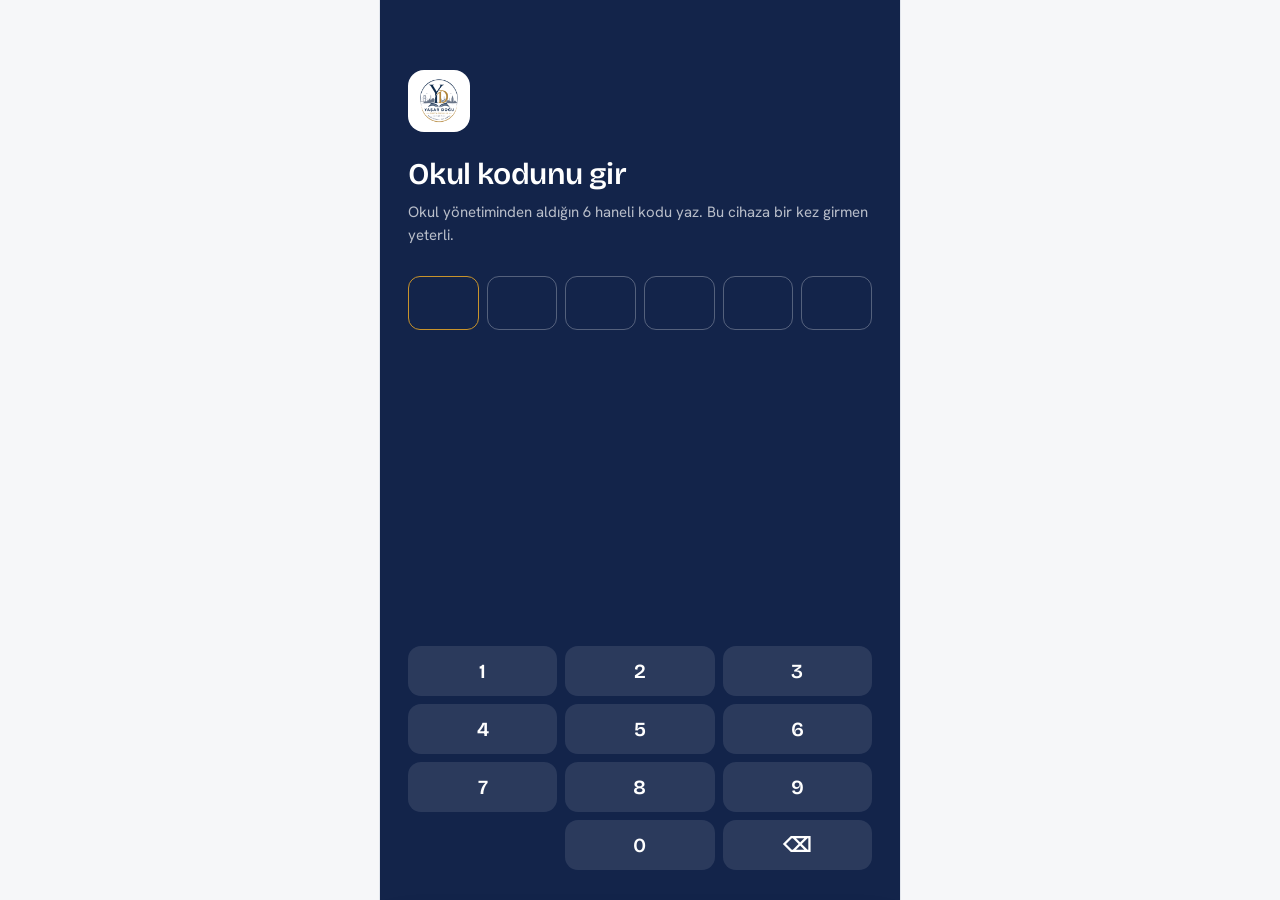
==== index.html @ 14d06efa "Add files via upload" ====
<!doctype html>
<html lang="tr"><head>
<meta charset="utf-8">
<meta name="viewport" content="width=device-width,initial-scale=1,viewport-fit=cover">
<meta name="theme-color" content="#13244A">
<meta name="apple-mobile-web-app-capable" content="yes">
<meta name="mobile-web-app-capable" content="yes">
<meta name="apple-mobile-web-app-status-bar-style" content="black-translucent">
<meta name="apple-mobile-web-app-title" content="Y. Doğu Öğretmen">
<meta name="robots" content="noindex,nofollow">
<title>Yaşar Doğu Öğretmen</title>
<link rel="manifest" href="manifest.webmanifest">
<link rel="apple-touch-icon" href="ikon/ikon-192.png">
<link rel="icon" href="ikon/ikon-192.png">
<link rel="stylesheet" href="app.css">
<style id="splcss">
#spl{position:fixed;inset:0;z-index:99999;display:flex;flex-direction:column;align-items:center;justify-content:center;gap:0;padding:24px;text-align:center;color:#fff;background:radial-gradient(120% 80% at 50% 25%,#1E3563 0,#13244A 55%,#0B1429 100%);font-family:system-ui,-apple-system,"Segoe UI",Roboto,sans-serif;transition:opacity .45s ease,visibility .45s}
#spl.bit{opacity:0;visibility:hidden;pointer-events:none}
#spl .lg{position:relative;width:132px;height:132px;display:flex;align-items:center;justify-content:center;animation:splN 2.6s ease-in-out infinite}
#spl .lg:before{content:"";position:absolute;inset:14px;border-radius:50%;background:#F3F5F9;box-shadow:0 0 0 6px rgba(255,255,255,.08),0 0 44px rgba(200,147,43,.28)}
#spl .lg img{position:relative;width:84px;height:84px;object-fit:contain}
#spl .rg{position:absolute;inset:0;width:100%;height:100%;animation:splD 1.15s linear infinite}
#spl .rg circle{fill:none;stroke-width:3;stroke-linecap:round}
#spl .rg .a{stroke:rgba(255,255,255,.12)}#spl .rg .b{stroke:#C8932B;stroke-dasharray:70 270}
#spl h1{margin:26px 0 0;font-size:24px;font-weight:650;letter-spacing:-.3px}
#spl p{margin:8px 0 0;font-size:16px;color:#C9D3EA;min-height:22px}
#spl small{margin-top:30px;font-size:12.5px;letter-spacing:.3px;color:#8E9CBA}
@keyframes splD{to{transform:rotate(360deg)}}
@keyframes splN{0%,100%{transform:scale(1)}50%{transform:scale(1.035)}}
@media(prefers-reduced-motion:reduce){#spl .lg{animation:none}#spl .rg{animation-duration:3s}}
</style>

</head><body>
<div id="spl" role="status" aria-live="polite" aria-label="Yükleniyor"><div class="lg"><svg class="rg" viewBox="0 0 132 132" aria-hidden="true"><circle class="a" cx="66" cy="66" r="62"/><circle class="b" cx="66" cy="66" r="62"/></svg><img src="ikon/logo.png" alt="" width="84" height="84"></div><h1>Yaşar Doğu Öğretmen</h1><p id="splh">Hoş geldiniz</p><small>Yükleniyor…</small></div>
<script src="acilis.js"></script>
<div class="phone" id="ph">
<div class="mini" id="mini"><b id="mb"></b><span id="ms"></span></div>
<div class="lock" id="lock"></div>
<div class="scr" id="scr"><div class="top" id="top"></div><div id="t0"></div><div id="t1" hidden></div><div id="t2" hidden></div><div id="t3" hidden></div></div>
<div class="shd" id="shd"></div><div class="sh" id="ns"></div><div class="sh" id="sh"></div>
<div class="dtd" id="dtd"></div><div class="dt" id="dt" role="dialog" aria-modal="true" aria-label="Ayrıntı"></div>
<nav><button type="button" data-t="0" class="on"><svg viewBox="0 0 24 24"><circle cx="12" cy="12" r="8.5"/><path d="M12 7.5V12l3 2"/></svg>Bugün</button><button type="button" data-t="1"><svg viewBox="0 0 24 24"><circle cx="12" cy="8" r="3.8"/><path d="M4.5 20c1-3.8 3.9-5.6 7.5-5.6s6.5 1.8 7.5 5.6"/></svg>Programım</button><button type="button" data-t="2" id="nvw" style="display:none"><svg viewBox="0 0 24 24"><rect x="3.5" y="5" width="17" height="15.5" rx="3"/><path d="M8 3v4M16 3v4M3.5 10h17"/></svg>Takvim</button><button type="button" data-t="3" id="nvp" style="display:none"><svg viewBox="0 0 24 24"><path d="M5 4h11v16H7a2 2 0 0 1-2-2z"/><path d="M16 8h3v10a2 2 0 0 1-2 2M8.5 8.5h4M8.5 12h4"/></svg>Pano</button></nav>
</div>
<noscript><p style="padding:24px;font:16px system-ui">Bu uygulama JavaScript gerektirir.</p></noscript>
<script src="config.js"></script>
<script src="app.js"></script>
</body></html>
---- app.css ----
@font-face{font-family:'Bricolage Grotesque';font-style:normal;font-weight:200 800;font-display:swap;src:url(fonts/bricolage-latin-ext.woff2) format('woff2');unicode-range:U+0100-02BA,U+02BD-02C5,U+02C7-02CC,U+02CE-02D7,U+02DD-02FF,U+0304,U+0308,U+0329,U+1D00-1DBF,U+1E00-1E9F,U+1EF2-1EFF,U+2020,U+20A0-20AB,U+20AD-20C0,U+2113,U+2C60-2C7F,U+A720-A7FF}
@font-face{font-family:'Bricolage Grotesque';font-style:normal;font-weight:200 800;font-display:swap;src:url(fonts/bricolage-latin.woff2) format('woff2');unicode-range:U+0000-00FF,U+0131,U+0152-0153,U+02BB-02BC,U+02C6,U+02DA,U+02DC,U+0304,U+0308,U+0329,U+2000-206F,U+20AC,U+2122,U+2191,U+2193,U+2212,U+2215,U+FEFF,U+FFFD}
@font-face{font-family:'Hanken Grotesk';font-style:normal;font-weight:200 800;font-display:swap;src:url(fonts/hanken-latin-ext.woff2) format('woff2');unicode-range:U+0100-02BA,U+02BD-02C5,U+02C7-02CC,U+02CE-02D7,U+02DD-02FF,U+0304,U+0308,U+0329,U+1D00-1DBF,U+1E00-1E9F,U+1EF2-1EFF,U+2020,U+20A0-20AB,U+20AD-20C0,U+2113,U+2C60-2C7F,U+A720-A7FF}
@font-face{font-family:'Hanken Grotesk';font-style:normal;font-weight:200 800;font-display:swap;src:url(fonts/hanken-latin.woff2) format('woff2');unicode-range:U+0000-00FF,U+0131,U+0152-0153,U+02BB-02BC,U+02C6,U+02DA,U+02DC,U+0304,U+0308,U+0329,U+2000-206F,U+20AC,U+2122,U+2191,U+2193,U+2212,U+2215,U+FEFF,U+FFFD}






:root{--ink:#13244A;--ink2:#1E3563;--paper:#F6F7F9;--surf:#FFFFFF;--tx:#121C33;--mut:#66728A;--line:#E2E6ED;--gold:#C8932B;--goldsoft:#F6EBCB;--teal:#2F8579;--onink:#FFFFFF;--fs:1}
@media(prefers-color-scheme:dark){:root:not([data-th=light]){--paper:#0B1429;--surf:#111C38;--tx:#E8EDF8;--mut:#8E9CBA;--line:#22305A;--goldsoft:#3A3014;--ink:#14264E}}
:root[data-th=dark]{--paper:#0B1429;--surf:#111C38;--tx:#E8EDF8;--mut:#8E9CBA;--line:#22305A;--goldsoft:#3A3014;--ink:#14264E}
:root[data-ac=mavi]{--gold:#3D8FE0;--goldsoft:#DCEBFB}:root[data-ac=yesil]{--gold:#2E9E73;--goldsoft:#D6F0E4}:root[data-ac=mor]{--gold:#7F62E0;--goldsoft:#E6DFFB}:root[data-ac=kirmizi]{--gold:#D8584A;--goldsoft:#FADEDA}
*{box-sizing:border-box;margin:0;-webkit-tap-highlight-color:transparent}
.scr{height:100%;overflow-y:auto;padding-bottom:96px;scroll-behavior:smooth}
.d{font-family:'Bricolage Grotesque','Hanken Grotesk',sans-serif}
.top{background:var(--ink);color:var(--onink);padding:14px 20px 26px;border-radius:0 0 28px 28px;position:relative}
.bar{display:flex;align-items:center;gap:10px}.who0{border:0;background:none;color:inherit;font:inherit;display:flex;align-items:center;gap:10px;padding:0;text-align:left;cursor:pointer;min-width:0;flex:1 1 auto}.who0 .nm{min-width:0}.who0 .nm b,.who0 .nm span{overflow:hidden;text-overflow:ellipsis;white-space:nowrap;display:block}.dtx .hf{display:block;font-style:normal;font-size:10.5px;opacity:.75;margin-top:1px}.bar .lg{flex:none;width:30px;height:30px;border-radius:50%;background:#fff;display:grid;place-items:center}.bar .lg img{width:26px;height:26px;object-fit:contain}
.bar b{font-size:14px;font-weight:600;letter-spacing:.1px}.bar span{display:block;font-size:11.5px;opacity:.7}.bar .r{margin-left:auto;display:flex;gap:6px;align-items:center}
.ib{border:0;background:rgba(255,255,255,.12);width:36px;height:36px;border-radius:50%;display:grid;place-items:center;cursor:pointer}.ib svg{width:19px;height:19px;stroke:#fff;fill:none;stroke-width:1.8;stroke-linecap:round}
.dtx{font-size:12.5px;opacity:.8;text-align:right;line-height:1.25}.dtx b{display:block;font-size:15px;font-weight:600;opacity:1}
.ey{margin-top:24px;font-size:15px;font-weight:600;color:var(--gold)}.ey.br{color:#79D1C3}
.big{font-size:84px;line-height:.95;font-weight:600;letter-spacing:-2.5px;font-variant-numeric:tabular-nums;margin-top:4px}.big small{font-size:28px;letter-spacing:0;font-weight:500;opacity:.8;margin-left:6px}
.cap{font-size:15px;opacity:.82;margin-top:8px}
.rule{position:relative;height:52px;margin-top:22px}
.rule i{position:absolute;top:8px;height:14px;border-radius:4px;background:rgba(255,255,255,.22)}.rule i.p{background:rgba(255,255,255,.78)}.rule i.n{background:var(--gold)}.rule i.m:not(.p):not(.n){background:rgba(255,255,255,.22);box-shadow:inset 0 0 0 1.5px var(--gold)}
.rule s{position:absolute;top:30px;font-size:10.5px;text-decoration:none;opacity:.6;transform:translateX(-50%);font-variant-numeric:tabular-nums}.rule u{position:absolute;top:24px;width:1px;height:5px;background:rgba(255,255,255,.35)}
.rule em{position:absolute;top:0;width:2px;height:30px;background:#fff;border-radius:2px;transform:translateX(-1px)}.rule em:after{content:attr(data-t);position:absolute;top:-17px;left:50%;transform:translateX(-50%);font-style:normal;font-size:11px;font-weight:700;background:#fff;color:var(--ink);padding:1px 6px;border-radius:6px;white-space:nowrap}
.nx{margin-top:4px;font-size:14px;opacity:.85}
.hero2 .t{font-size:30px;line-height:1.12;font-weight:600;letter-spacing:-.6px;margin-top:8px}
.sec{padding:0 20px;margin-top:30px}.sec h2{font-family:'Bricolage Grotesque';font-size:19px;font-weight:600;letter-spacing:-.2px;display:flex;align-items:baseline;gap:8px}.sec h2 span{font-family:'Hanken Grotesk';font-size:13px;font-weight:500;color:var(--mut);margin-left:auto}
.pano{display:flex;overflow-x:auto;scroll-snap-type:x mandatory;gap:0;margin:12px -20px 0;padding:0 20px;scrollbar-width:none}.pano::-webkit-scrollbar{display:none}
.ps{flex:0 0 100%;scroll-snap-align:start;border-left:3px solid var(--c,var(--gold));padding:2px 0 2px 16px;min-height:104px;margin-right:0}.ps p{font-size:12.5px;color:var(--mut);font-weight:600}.ps div{font-family:'Bricolage Grotesque';font-size:23px;line-height:1.2;font-weight:560;letter-spacing:-.3px;margin-top:6px}.ps span{display:block;font-size:14px;color:var(--mut);margin-top:8px;line-height:1.4}
.seg{display:flex;gap:5px;margin-top:12px}.seg i{height:3px;flex:1;border-radius:3px;background:var(--line)}.seg i.on{background:var(--gold)}
.rows{margin-top:6px}.rw{display:flex;gap:12px;align-items:baseline;padding:14px 0;border-bottom:1px solid var(--line)}.rw:last-child{border:0}.rw .a{flex:1;min-width:0}.rw b{font-size:16px;font-weight:650;display:block}.rw span.s{font-size:14px;color:var(--mut);line-height:1.4;display:block;margin-top:2px}.rw .z{font-size:13px;color:var(--mut);white-space:nowrap}.rw .z.g{color:var(--goldt);font-weight:700}
.dot{display:inline-block;width:7px;height:7px;border-radius:50%;background:var(--gold);margin-left:7px;vertical-align:1px}
.flow{position:relative;margin-top:10px;padding-left:58px}.rail{position:absolute;left:46px;top:6px;bottom:6px;width:2px;background:var(--line);border-radius:2px}.rail i{position:absolute;left:0;top:0;width:100%;background:var(--gold);border-radius:2px}
.cur{position:absolute;left:40px;width:14px;height:14px;margin-top:-7px;border-radius:50%;background:var(--gold);box-shadow:0 0 0 4px var(--paper);z-index:2}
.fr{position:relative;padding:10px 12px 10px 0;display:flex;align-items:baseline;gap:10px}.fr .tm{position:absolute;left:-58px;width:34px;text-align:right;font-size:12.5px;color:var(--mut);font-variant-numeric:tabular-nums;top:12px}
.fr.l{min-height:50px}.fr.l b{font-family:'Bricolage Grotesque';font-size:17px;font-weight:600}.fr .c2{margin-left:auto;font-size:14px;color:var(--mut)}
.fr.k{padding:2px 0 2px 0;min-height:24px}.fr.k b{font-size:12.5px;font-weight:500;color:var(--mut)}.fr.k .tm{top:4px;opacity:.7}
.fr.past{opacity:.5}.fr.now{background:var(--goldsoft);border-radius:12px;margin-left:-8px;padding-left:8px}.fr.now .tm{left:-50px}.fr.now b{color:var(--tx)}.fr.my .c2{color:var(--tx);font-weight:700}.fr.dim b{color:var(--mut);font-weight:500}.fr .nb{font-size:13px;font-weight:700;color:var(--goldt)}
.wk{display:flex;justify-content:space-between;margin-top:18px}.wk div{width:19%;text-align:center;padding:8px 0 10px;border-radius:14px;font-size:12.5px;color:rgba(255,255,255,.7);position:relative}.wk div b{display:block;font-family:'Bricolage Grotesque';font-size:21px;color:#fff;margin-top:3px;font-weight:600}.wk div.on{background:rgba(255,255,255,.14)}.wk div.h:after{content:"";position:absolute;bottom:3px;left:50%;margin-left:-2.5px;width:5px;height:5px;border-radius:50%;background:var(--gold)}
.tabs{display:flex;gap:22px;margin-top:22px;font-size:15px}.tabs button{border:0;background:none;color:rgba(255,255,255,.62);font:inherit;font-weight:600;padding:0 0 8px;cursor:pointer;border-bottom:2.5px solid transparent}.tabs button.on{color:#fff;border-color:var(--gold)}.tabs button{position:relative}.tabs button::after{content:"";position:absolute;left:-10px;right:-10px;top:-10px;bottom:-4px}/* 0.7.5: görünmez dokunma alanı (Ay düğmesi 17 px idi) */
.rot{margin-top:14px;border-left:3px solid var(--gold);padding:2px 0 2px 16px}.rot p{font-size:13px;color:var(--mut);font-weight:600}.rot .cp{display:flex;align-items:center;gap:12px;margin-top:8px;flex-wrap:wrap}.rot .cp div{font-family:'Bricolage Grotesque';font-size:21px;font-weight:600;letter-spacing:-.3px;line-height:1.15}.rot .cp div small{display:block;font-family:'Hanken Grotesk';font-size:13px;color:var(--mut);font-weight:500;letter-spacing:0;margin-top:2px}.rot .cp div.o{color:var(--mut);}.rot .cp svg{width:22px;height:22px;stroke:var(--gold);fill:none;stroke-width:2;stroke-linecap:round;stroke-linejoin:round}
.lk{border:0;background:none;color:var(--goldt);font:inherit;font-weight:700;font-size:14px;padding:6px 0 0;cursor:pointer}
.empty{padding:44px 20px 0;color:var(--mut);font-size:15px;line-height:1.5}.empty b{display:block;color:var(--tx);font-family:'Bricolage Grotesque';font-size:20px;font-weight:600;margin-bottom:6px}
nav{position:absolute;left:0;right:0;bottom:0;display:flex;background:color-mix(in srgb,var(--paper) 90%,transparent);backdrop-filter:blur(14px);-webkit-backdrop-filter:blur(14px);border-top:1px solid var(--line);padding:6px 16px 20px}
nav button{flex:1;border:0;background:none;font:inherit;display:flex;flex-direction:column;align-items:center;gap:3px;color:var(--mut);font-size:12px;font-weight:600;padding:8px 0 4px;cursor:pointer;position:relative}nav button svg{width:24px;height:24px;stroke:currentColor;fill:none;stroke-width:1.7;stroke-linecap:round;stroke-linejoin:round}nav button.on{color:var(--tx)}nav button.on:before{content:"";position:absolute;top:-7px;width:26px;height:3px;border-radius:3px;background:var(--gold)}
.mini{position:absolute;left:0;right:0;top:0;z-index:15;background:var(--ink);color:#fff;padding:10px 20px;display:flex;align-items:baseline;gap:10px;transform:translateY(-110%);transition:transform .25s}.mini.on{transform:none}.mini b{font-family:'Bricolage Grotesque';font-size:22px;font-weight:600;font-variant-numeric:tabular-nums}.mini span{font-size:13px;opacity:.8}
.shd{position:absolute;inset:0;background:rgba(8,16,34,.5);opacity:0;pointer-events:none;transition:.25s;z-index:20}.shd.on{opacity:1;pointer-events:auto}
.sh{position:absolute;left:0;right:0;bottom:0;background:var(--surf);border-radius:26px 26px 0 0;padding:10px 20px 28px;transform:translateY(105%);transition:.3s cubic-bezier(.2,.8,.2,1);z-index:21;max-height:90%;overflow:auto}.sh.on{transform:none}
.sh:before{content:"";display:block;width:40px;height:4px;border-radius:4px;background:var(--line);margin:0 auto 14px}.sh h3{font-family:'Bricolage Grotesque';font-size:21px;margin-bottom:4px}.sh h4{font-size:13px;color:var(--mut);margin:18px 0 8px;font-weight:600}
.opts{display:flex;gap:8px}.opts button{flex:1;border:1.5px solid var(--line);background:none;color:var(--tx);font:inherit;font-size:14px;font-weight:650;padding:11px 0;border-radius:12px;cursor:pointer}.opts button.on{border-color:var(--gold);background:var(--goldsoft)}
.sw2{display:flex;gap:14px}.sw2 button{width:34px;height:34px;border-radius:50%;border:3px solid var(--surf);box-shadow:0 0 0 1.5px var(--line);cursor:pointer}.sw2 button.on{box-shadow:0 0 0 2.5px var(--tx)}
.tg{display:flex;align-items:center;justify-content:space-between;padding:10px 0;font-size:15px;border-bottom:1px solid var(--line)}.tg:last-of-type{border:0}.tg i{width:44px;height:26px;border-radius:13px;background:var(--line);position:relative;transition:.2s;flex:none}.tg i:after{content:"";position:absolute;top:3px;left:3px;width:20px;height:20px;border-radius:50%;background:#fff;transition:.2s;box-shadow:0 1px 3px rgba(0,0,0,.25)}.tg.on i{background:var(--teal)}.tg.on i:after{left:21px}
.fin{width:100%;margin-top:16px;border:0;background:var(--ink);color:#fff;font:inherit;font-weight:700;font-size:16px;padding:14px;border-radius:14px;cursor:pointer}
.who{display:flex;align-items:center;gap:10px;margin-top:22px}.who .av{width:40px;height:40px;border-radius:50%;background:var(--gold);color:#fff;display:grid;place-items:center;font-weight:700;font-family:'Bricolage Grotesque'}.who b{display:block;font-size:16px}.who span{font-size:13px;opacity:.75}.who button{margin-left:auto;border:1px solid rgba(255,255,255,.35);background:none;color:#fff;border-radius:99px;font:inherit;font-size:13px;padding:5px 12px;cursor:pointer}
.chips{display:flex;gap:8px;margin-top:18px}.chips button{border:1.5px solid rgba(255,255,255,.3);background:none;color:rgba(255,255,255,.85);font:inherit;font-size:13.5px;font-weight:600;padding:6px 14px;border-radius:99px;cursor:pointer}.chips button.on{background:#fff;color:var(--ink);border-color:#fff}
.lg2{display:grid;grid-template-columns:1fr 1fr;gap:10px;margin-top:12px}.lg2 a{display:block;text-decoration:none;color:var(--tx);border:1.5px solid var(--line);border-radius:14px;padding:12px 14px;background:var(--surf)}.lg2 a b{font-family:'Bricolage Grotesque';font-size:17px;font-weight:600;display:block}.lg2 a span{font-size:12.5px;color:var(--mut)}
.nw{display:block;text-decoration:none;color:inherit;padding:16px 0;border-bottom:1px solid var(--line)}.nw:last-child{border:0}.nw p{font-size:12.5px;font-weight:700;color:var(--goldt)}.nw p.e{color:var(--teal)}.nw div{font-family:'Bricolage Grotesque';font-size:20px;line-height:1.2;font-weight:600;letter-spacing:-.3px;margin-top:5px}.nw span.s{display:block;font-size:14.5px;color:var(--mut);line-height:1.4;margin-top:6px}
.nw footer{display:flex;align-items:center;gap:8px;margin-top:10px;font-size:12.5px;color:var(--mut)}.nw footer svg{width:14px;height:14px;stroke:currentColor;fill:none;stroke-width:2;stroke-linecap:round;stroke-linejoin:round;margin-left:auto}.nw footer em{font-style:normal;color:var(--tx);font-weight:650}
.tz{font-family:'Bricolage Grotesque';font-size:32px;font-weight:600;letter-spacing:-.8px;margin-top:22px}.tzs{font-size:15px;opacity:.8;margin-top:4px}
@media(prefers-reduced-motion:reduce){*{transition:none!important;scroll-behavior:auto!important}}
:focus-visible{outline:2px solid var(--gold);outline-offset:2px}

.ptabs{display:flex;gap:4px;margin-top:18px;background:rgba(255,255,255,.1);border-radius:12px;padding:3px}
.ptabs button{flex:1;border:0;background:none;color:rgba(255,255,255,.7);font:inherit;font-size:13.5px;font-weight:600;padding:8px 0;border-radius:9px;cursor:pointer}
.ptabs button.on{background:#fff;color:var(--ink)}
.stamp{display:flex;align-items:center;gap:8px;font-size:12.5px;color:var(--mut);margin-top:14px}.stamp i{width:7px;height:7px;border-radius:50%;background:var(--teal)}
.tt{display:grid;grid-template-columns:34px repeat(5,1fr);gap:4px;margin-top:12px}
.tt>div{min-height:42px;border-radius:9px;display:flex;flex-direction:column;align-items:center;justify-content:center;font-size:13px;font-weight:650;color:var(--tx);background:var(--surf);border:1px solid var(--line);position:relative}
.tt>.hd{background:none;border:0;min-height:30px;font-size:12px;color:var(--mut);font-weight:600}.tt>.hd.on{color:var(--tx)}.tt>.hd.on b{color:var(--gold)}
.tt>.hd b{font-family:'Bricolage Grotesque';font-size:15px;color:var(--tx)}
.tt>.no{background:none;border:0;font-size:12px;color:var(--mut);font-weight:600}
.tt>.em{background:none;border:1px dashed var(--line);color:var(--mut);font-weight:500}
.tt>.cv{border-color:var(--teal);color:var(--teal)}.tt>.cv small,.tt>.nw2 small{font-size:9.5px;font-weight:600;margin-top:1px}
.tt>.nw2{border-color:var(--gold);background:var(--goldsoft);color:#6b4a0c}
.tt>.td{background:#FBF6E8}
.tt>.nowc{background:var(--ink);color:#fff;border-color:var(--ink)}
.lgd{display:flex;gap:14px;flex-wrap:wrap;margin-top:12px;font-size:12px;color:var(--mut)}.lgd span{display:flex;align-items:center;gap:6px}.lgd i{width:10px;height:10px;border-radius:3px;display:inline-block}
.stat{display:flex;gap:10px;margin-top:14px}.stat div{flex:1;background:var(--surf);border:1px solid var(--line);border-radius:14px;padding:12px 14px}.stat b{display:block;font-family:'Bricolage Grotesque';font-size:24px;font-weight:600}.stat span{font-size:12.5px;color:var(--mut)}
.lock{position:absolute;inset:0;z-index:40;background:var(--ink);color:#fff;display:none;flex-direction:column;padding:70px 28px 30px}.lock.on{display:flex}
.lock img{width:62px;height:62px;border-radius:16px;background:#fff;padding:8px;object-fit:contain}
.lock h1{font-family:'Bricolage Grotesque';font-size:30px;font-weight:600;margin-top:26px;letter-spacing:-.6px;line-height:1.1}
.lock p{color:rgba(255,255,255,.7);font-size:15px;line-height:1.5;margin-top:10px}
.cod{display:flex;gap:8px;margin-top:30px}.cod i{flex:1;height:54px;border-radius:12px;border:1.5px solid rgba(255,255,255,.28);display:flex;align-items:center;justify-content:center;font-family:'Bricolage Grotesque';font-size:24px;font-weight:600;font-style:normal}.cod i.f{border-color:var(--gold)}
.kp{display:grid;grid-template-columns:repeat(3,1fr);gap:8px;margin-top:auto}.kp button{height:50px;border-radius:13px;border:0;background:rgba(255,255,255,.1);color:#fff;font:600 20px 'Bricolage Grotesque';cursor:pointer}
.lock .er{color:#ffb4a8;font-size:13.5px;margin-top:12px;min-height:18px}
.fin2{display:block;width:100%;border:0;background:none;color:#B3392C;font:inherit;font-weight:600;padding:12px 0 0;text-align:left;cursor:pointer}
.kv{display:flex;justify-content:space-between;padding:10px 0;border-bottom:1px solid var(--line);font-size:14.5px}.kv span{color:var(--mut)}

textarea#nt{width:100%;min-height:96px;border:1px solid var(--line);border-radius:14px;padding:12px 14px;font:inherit;font-size:15.5px;color:var(--tx);background:var(--paper);resize:none;margin-top:12px}
.dtr{display:flex;gap:8px}.dtr input{flex:1;min-width:0;border:1px solid var(--line);border-radius:12px;padding:11px 12px;font:inherit;font-size:15px;color:var(--tx);background:var(--paper)}
.fin3{display:block;width:100%;margin-top:10px;border:1.5px solid var(--ink);background:none;color:var(--ink);font:inherit;font-weight:650;padding:13px 0;border-radius:14px;cursor:pointer}
.tt>.hn::after{content:"";position:absolute;top:5px;right:5px;width:6px;height:6px;border-radius:50%;background:var(--gold)}
.tt>div[data-c]{cursor:pointer}
.nerr{color:#B3392C;font-size:13px;min-height:16px;margin-top:6px}
.addn{display:block;width:100%;margin-top:14px;border:1.5px dashed var(--line);background:none;color:var(--tx);font:inherit;font-weight:650;padding:13px 0;border-radius:14px;cursor:pointer}
.ptabs button{font-size:13px}

.top{background-image:radial-gradient(110% 70% at 100% 0,rgba(200,147,43,.17),transparent 62%)}
.hr{display:flex;align-items:center;gap:20px;margin:20px 0 22px}
.ring{position:relative;width:170px;height:170px;flex:none}
.ring svg{width:100%;height:100%;transform:rotate(-90deg)}
.ring .tr{fill:none;stroke:rgba(255,255,255,.12);stroke-width:9}
.ring .pg{fill:none;stroke:var(--gold);stroke-width:9;stroke-linecap:round}
.ring.br .pg{stroke:#5CC4B5}
.rc{position:absolute;inset:0;display:flex;flex-direction:column;align-items:center;justify-content:center}
.rc b{font-size:40px;font-weight:600;letter-spacing:-1.2px;color:#fff;font-variant-numeric:tabular-nums;line-height:1}
.rc span{font-size:12px;color:rgba(255,255,255,.6);margin-top:6px}
.hs{min-width:0}.hs .ey{margin:0;font-size:15px}.hs .cap{font-size:14.5px;margin-top:6px}.hs .nx{margin-top:14px;font-size:14px}
@media (prefers-reduced-motion:reduce){*{transition:none!important;animation:none!important}}

.pano{margin:12px 0 0;padding:0;scroll-padding-left:0}
.ps{border-left-width:3px}
#t1>.stamp,#t1>.tt,#t1>.lgd,#t1>.stat,#t1>.addn,#t1>.nerr,#t1>.lk{margin-left:20px;margin-right:20px}
#t1>.addn{width:auto}
nav{z-index:30}.scr{isolation:isolate}
#t1>.tt{margin-top:12px}
@keyframes sL{from{transform:translateX(26px);opacity:.2}to{transform:none;opacity:1}}
@keyframes sR{from{transform:translateX(-26px);opacity:.2}to{transform:none;opacity:1}}
.sL>div:not(.top):not(.lock){animation:sL .2s ease-out}.sR>div:not(.top):not(.lock){animation:sR .2s ease-out}

.skyc{position:relative;height:226px;border-radius:20px;overflow:hidden;margin:16px 0 4px}
/* Gökyüzü */
.skyc .sk{position:absolute;inset:0;overflow:hidden;color:#fff;}
.skyc .sk-bg{position:absolute;inset:0;}
.skyc .sk-stars{position:absolute;inset:0;}
.skyc .sk-stars i{position:absolute;border-radius:50%;background:#fff;opacity:var(--o);}
.skyc .sk-clouds{position:absolute;inset:0;animation:skDrift 70s ease-in-out infinite alternate;}
.skyc .sk-clouds b{position:absolute;border-radius:50%;background:var(--cc,#fff);}
@keyframes skDrift{from{transform:translateX(-16px);}to{transform:translateX(16px);}}
.skyc .sk-arcsvg{position:absolute;inset:0;width:100%;height:100%;}
.skyc .sk-sun{position:absolute;width:0;height:0;}
.skyc .sk-sun span{position:absolute;left:-13px;top:-13px;width:26px;height:26px;border-radius:50%;background:var(--core,#ffd27a);}
.skyc .sk-sun b{position:absolute;left:0;top:0;border-radius:50%;transform:translate(-50%,-50%);animation:skPulse 6s ease-in-out infinite;animation-delay:var(--pd,0s);}
.skyc .sk-sun .g1{width:60px;height:60px;background:var(--g1);}
.skyc .sk-sun .g2{width:94px;height:94px;background:var(--g2);}
@keyframes skPulse{0%,100%{transform:translate(-50%,-50%) scale(1);}50%{transform:translate(-50%,-50%) scale(1.08);}}
.skyc .sk-moon{position:absolute;width:40px;height:40px;transform:translate(-50%,-50%);}
.skyc .sk-tag{position:absolute;left:44px;top:14px;font-size:11px;letter-spacing:1.4px;font-weight:700;opacity:.88;text-transform:uppercase;text-shadow:0 1px 6px rgba(0,0,0,.3);}
.skyc .sk-txt{position:absolute;left:44px;top:40px;max-width:calc(26% - 10px);min-width:230px;text-shadow:0 1px 10px rgba(0,0,0,.3);}
.skyc .sk-g{font-size:34px;font-weight:700;line-height:1.1;}
.skyc .sk-s{font-size:14px;font-weight:500;line-height:1.4;margin-top:6px;opacity:.96;white-space:pre-line;}
.skyc .sk-clk{position:absolute;right:40px;top:26px;text-align:right;text-shadow:0 1px 12px rgba(0,0,0,.32);}
.skyc .sk-t{font-size:78px;font-weight:700;letter-spacing:1px;line-height:1;font-variant-numeric:tabular-nums;}
.skyc .sk-d{font-size:14px;letter-spacing:1.5px;font-weight:600;opacity:.94;margin-top:8px;text-transform:uppercase;}
.skyc .sk-inf{position:absolute;left:44px;bottom:10px;font-size:11.5px;font-weight:600;letter-spacing:.4px;opacity:.92;text-shadow:0 1px 6px rgba(0,0,0,.4);display:flex;align-items:center;gap:12px;}
.skyc .sk-inf span{display:inline-flex;align-items:center;gap:5px;}
.skyc .sk-inf svg{width:14px;height:14px;}


.skyc .sk-tag{left:38px;top:9px;font-size:9.5px;}
.skyc .sk-txt{left:0;right:0;top:0;bottom:0;max-width:none;min-width:0;pointer-events:none;}
.skyc .sk-g{position:absolute;left:38px;top:27px;font-size:21px;white-space:nowrap;} .skyc .sk-s{position:absolute;left:38px;right:38px;top:88px;margin:0;font-size:11px;line-height:1.3;}
.skyc .sk-clk{right:36px;top:22px;} .skyc .sk-t{font-size:44px;} .skyc .sk-d{font-size:10px;letter-spacing:1px;margin-top:5px;}
.skyc .sk-inf{left:38px;bottom:8px;font-size:10px;gap:8px;}
.skyc .sk-clouds{inset:auto 0 0 0;height:46%;animation-play-state:running}.skyc .sk-hz{stroke:rgba(255,255,255,.28)}.skyc .sk-inf{bottom:10px}.skyc .sk-g{font-size:24px}.skyc .sk-s{top:84px}
.skyc .sk-hz{stroke:rgba(255,255,255,.3)}

.note{margin:18px 20px 0;padding:14px 16px;border-radius:14px;background:var(--surf);border:1px solid var(--line);font-size:14.5px;line-height:1.45;color:var(--mut)}
.note b{color:var(--tx);display:block;font-size:15.5px;margin-bottom:2px}
.note.warn{background:var(--goldsoft);border-color:transparent;color:var(--tx)}
.dy{margin-top:10px;padding:14px 16px;border-radius:14px;background:var(--surf);border:1px solid var(--line)}
.dy.bugun{border-color:var(--gold);box-shadow:inset 3px 0 0 var(--gold)}
.dyu{display:flex;gap:8px;align-items:center;font-size:12.5px;margin-bottom:4px}
.dyu .tr{font-weight:700;color:var(--teal);text-transform:uppercase;letter-spacing:.4px;font-size:11.5px}
.dyu .zm{color:var(--mut);margin-left:auto}
.dy b{display:block;font-size:16px;font-weight:650}
.dy p{margin-top:4px;font-size:14.5px;line-height:1.45;color:var(--mut);white-space:pre-line;overflow-wrap:anywhere}
.dy .dl{display:flex;align-items:center;justify-content:space-between;gap:10px;margin-top:10px;padding:11px 14px;border-radius:12px;background:var(--ink);color:#fff;text-decoration:none;font-weight:650;font-size:14.5px}
.dy .dl small{font-weight:500;opacity:.75;font-size:12.5px;overflow:hidden;text-overflow:ellipsis;white-space:nowrap;min-width:0}
*{box-sizing:border-box;margin:0;padding:0}
html,body{height:100%}
body{font-family:'Hanken Grotesk',system-ui,sans-serif;background:var(--paper);color:var(--tx);-webkit-text-size-adjust:100%;overscroll-behavior:none}
.phone{position:fixed;inset:0;margin:0 auto;max-width:520px;background:var(--paper);overflow:hidden}
@media(min-width:560px){.phone{box-shadow:0 0 0 1px var(--line)}}
button{font-family:inherit}
[hidden]{display:none!important}
.dy .dl{display:flex;align-items:baseline;gap:8px;margin-top:10px;color:var(--goldt);font-weight:700;font-size:14px;text-decoration:none}.dy .dl small{font-weight:500;color:var(--mut);font-size:12.5px}
.sky-wrap{margin:0}
.rule i.pa{background:rgba(255,255,255,.4)}
.top.dark0{background:var(--ink)}
.lock .geri{align-self:flex-start;border:0;background:none;color:rgba(255,255,255,.75);font:inherit;font-size:14px;margin-top:12px;cursor:pointer;padding:6px 0}
.lock.busy .cod{opacity:.5}
.lock p.sub{color:rgba(255,255,255,.7);font-size:15px;line-height:1.5;margin-top:10px}
.noscr{padding:20px}
.shd{z-index:34}.sh{z-index:35;padding-bottom:calc(28px + env(safe-area-inset-bottom))}
nav{padding-bottom:calc(20px + env(safe-area-inset-bottom))}
.stamp button{margin-left:auto;border:0;background:none;color:var(--goldt);font:inherit;font-weight:700;font-size:12.5px;padding:4px 0 4px 10px;cursor:pointer}
.rw.me b::after{content:" · sen";color:var(--goldt);font-weight:600;font-size:12px}
#t0>.stamp,#t2>.stamp,#t3>.stamp{margin-left:20px;margin-right:20px}
.stamp span{min-width:0;overflow:hidden;text-overflow:ellipsis;white-space:nowrap}

.hcar{margin:14px 0 0}
.hcar .sl{min-height:226px;display:flex;flex-direction:column;justify-content:center;position:relative}
.hcar .sl.one{min-height:0}
.hcar .sl>.hr,.hcar .sl>.hn{margin:0}
.hn{display:flex;align-items:center;gap:20px}
.hcar .sl>.skyc{margin:0;height:226px}
.hcar .sl.fx{animation:hfx .38s ease-out}
@keyframes hfx{from{opacity:0;transform:translateX(16px)}to{opacity:1;transform:none}}
.hsl{border-left:3px solid var(--c,var(--gold));padding:6px 0 6px 18px;margin:8px 0;position:relative}
.hsl .ey2{font-size:13px;font-weight:700;letter-spacing:.6px;text-transform:uppercase;color:var(--c,var(--gold))}
.hsl .ttl{font-size:30px;line-height:1.14;font-weight:600;letter-spacing:-.6px;margin-top:10px;color:#fff}
.hsl .cap{font-size:15px;opacity:.85;margin-top:10px;line-height:1.4}
.hct{display:flex;align-items:center;gap:6px;margin-top:12px}
.hct .hb{flex:none;width:36px;height:36px;border-radius:50%;border:0;background:rgba(255,255,255,.1);color:#fff;display:grid;place-items:center;cursor:pointer;padding:0}
.hct .hb svg{width:18px;height:18px;fill:none;stroke:currentColor;stroke-width:2.4;stroke-linecap:round;stroke-linejoin:round}
.hct .hb.hx{margin-left:auto;background:rgba(255,255,255,.16)}
.hct .hd{flex:1;display:flex;justify-content:center;gap:2px}
.hct .hd i{position:relative;width:22px;height:30px;display:block;cursor:pointer}
.hct .hd i::before{content:"";position:absolute;left:5px;right:5px;top:13px;height:4px;border-radius:4px;background:rgba(255,255,255,.28);transition:all .25s}
.hct .hd i.on::before{left:1px;right:1px;background:var(--gold)}
.hsl{overflow:hidden;min-height:150px;display:flex;flex-direction:column;justify-content:center}
.hsl::after{content:"";position:absolute;right:-46px;top:50%;width:150px;height:150px;margin-top:-75px;border-radius:50%;border:2px solid rgba(255,255,255,.08);box-shadow:0 0 0 24px rgba(255,255,255,.035),0 0 0 50px rgba(255,255,255,.02);pointer-events:none}
.hsl>*{position:relative;z-index:1}

/* ---- etkileşim ---- */
.hcar .sl[data-dt]{cursor:pointer}
.hsl .go{position:absolute;right:0;top:50%;margin-top:-16px;width:32px;height:32px;border-radius:50%;background:rgba(255,255,255,.12);display:grid;place-items:center;z-index:2}
.hsl .go svg{width:16px;height:16px;fill:none;stroke:#fff;stroke-width:2.6;stroke-linecap:round;stroke-linejoin:round}
.hsl{padding-right:44px}
.hct .hsp{flex:1}
.hct .pill{flex:none;height:34px;border:0;border-radius:17px;padding:0 13px 0 10px;background:rgba(255,255,255,.14);color:#fff;font:inherit;font-size:13px;font-weight:650;display:flex;align-items:center;gap:6px;cursor:pointer;margin-left:6px}
.hct .pill svg{width:17px;height:17px;fill:none;stroke:currentColor;stroke-width:2.1;stroke-linecap:round;stroke-linejoin:round}
.hct .hb,.hct .pill{transition:transform .12s,background .15s}.hct .hb:active,.hct .pill:active{transform:scale(.9);background:rgba(255,255,255,.28)}
[data-dt],[data-go-tab]{cursor:pointer;-webkit-tap-highlight-color:transparent}
.rw[data-dt],.rw[data-go-tab]{transition:background .15s,transform .12s;position:relative;padding-right:22px}
.rw[data-dt]::after,.rw[data-go-tab]::after{content:"";position:absolute;right:2px;top:50%;width:7px;height:7px;margin-top:-5px;border-right:2px solid var(--mut);border-top:2px solid var(--mut);transform:rotate(45deg);opacity:.5}
.rw[data-dt]:active,.rw[data-go-tab]:active,.fr[data-dt]:active,.rot[data-dt]:active{background:var(--goldsoft);transform:scale(.985)}
.rw.dim b{opacity:.55}
.rw.sel{background:var(--goldsoft);border-radius:12px}
.fr[data-dt],.wk>div[data-dt]{transition:transform .12s,background .15s}
.wk>div[data-dt]:active{transform:scale(.92)}
.rot[data-dt]{cursor:pointer;transition:transform .12s}
.dtd{position:absolute;inset:0;background:rgba(5,10,25,.5);opacity:0;pointer-events:none;transition:opacity .28s;z-index:40}
.dtd.on{opacity:1;pointer-events:auto}
.dt{position:absolute;left:0;right:0;bottom:0;top:44px;background:var(--paper);border-radius:24px 24px 0 0;transform:translateY(106%);transition:transform .32s cubic-bezier(.2,.85,.25,1);z-index:41;display:flex;flex-direction:column;box-shadow:0 -12px 44px rgba(0,0,0,.3)}
.dt.on{transform:none}
.dt .dh{display:flex;align-items:center;gap:12px;padding:16px 16px 10px;flex:none}
.dt .dh h3{font-size:19px;font-weight:600;letter-spacing:-.3px;margin:0}
.dt .dback{width:38px;height:38px;border-radius:50%;border:0;background:var(--surf);color:var(--tx);display:grid;place-items:center;box-shadow:0 0 0 1px var(--line);cursor:pointer;padding:0;transform:rotate(-90deg)}
.dt .dback svg{width:18px;height:18px;fill:none;stroke:currentColor;stroke-width:2.4;stroke-linecap:round;stroke-linejoin:round;transform:rotate(90deg)}
.dt .dback svg{transform:none}.dt .dback{transform:none}
.dt .db{flex:1;overflow:auto;padding:4px 20px calc(30px + env(safe-area-inset-bottom));-webkit-overflow-scrolling:touch}
.dbig{font-size:40px;font-weight:600;letter-spacing:-1px;line-height:1.05;margin-top:6px}
.dsub{font-size:15px;color:var(--mut);margin-top:8px}
.dmt{font-size:16px;line-height:1.5;margin:16px 0 4px;white-space:pre-wrap}
.kvs{margin:18px 0 8px}.kvs .kv{padding:12px 0}
.chp{display:flex;gap:8px;flex-wrap:wrap;margin:6px 0 14px}.chp span{background:var(--goldsoft);border-radius:14px;padding:6px 12px;font-size:13px;font-weight:600}
.dt .rows{margin-top:14px}
.dt .lk{width:100%}
.demo-bar{position:fixed;left:0;right:0;top:0;height:40px;background:#0A1020;color:#fff;z-index:99;display:flex;gap:6px;align-items:center;padding:0 10px;overflow-x:auto;white-space:nowrap;font:600 12px system-ui,sans-serif;scrollbar-width:none}
.demo-bar b{opacity:.65;margin-right:2px;font-weight:600}
.demo-bar button{border:0;border-radius:14px;padding:6px 11px;background:#22305A;color:#fff;font:inherit;cursor:pointer}
.demo-bar button.on{background:#C8932B;color:#13244A}
body.demo .phone{top:40px}
a.dl{display:flex;align-items:baseline;gap:8px;margin-top:8px;color:var(--goldt);font-weight:700;font-size:14px;text-decoration:none}
a.dl small{font-weight:500;color:var(--mut);font-size:12.5px}
.dt a.dl{align-items:center;justify-content:space-between;gap:10px;margin-top:18px;padding:15px 16px;border-radius:14px;background:var(--ink);color:#fff;font-size:15.5px}
.dt a.dl small{color:rgba(255,255,255,.7)}
.hsl{border-left:0;border-radius:22px;background:linear-gradient(135deg,rgba(255,255,255,.1),rgba(255,255,255,.02) 70%);box-shadow:inset 0 0 0 1px rgba(255,255,255,.09);padding:24px 58px 24px 24px;margin:6px 0}
.hsl::before{content:"";position:absolute;left:0;top:24px;bottom:24px;width:4px;border-radius:0 4px 4px 0;background:var(--c,var(--gold))}
.hsl .go{right:14px}
.hct .hd{min-width:0;overflow:hidden}.hct .hd i{width:18px}
.hct .pill.ik{width:36px;height:36px;padding:0;justify-content:center;margin-left:0}
.hct .pill.ik span{display:none}
#o_ap{display:flex;flex-wrap:wrap;gap:8px}#o_ap button{flex:0 0 auto;padding:0 16px;min-height:44px}

/* ---- görünüm rötuşu (2) ---- */
.hcar{margin-top:8px}
.hcar .sl{min-height:190px}
.hcar .sl>.skyc{height:196px;border-radius:22px}
.ring{width:142px;height:142px}
.ring .tr,.ring .pg{stroke-width:7}
.ring .tk{stroke:rgba(255,255,255,.2);stroke-width:1}.ring .tk.l{stroke:rgba(255,255,255,.5);stroke-width:1.6}
.ring .pg.son{stroke:#5CC4B5}
.rc b{font-size:33px;letter-spacing:-1px}.rc span{font-size:11.5px}
.rc .sd{display:inline-block;animation:tkd .4s ease-out}
@keyframes tkd{from{opacity:.15;transform:translateY(-8px)}to{opacity:1;transform:none}}
.hr,.hn{gap:16px}
.hs .ey{display:inline-flex;align-items:center;padding:4px 12px;border-radius:12px;background:rgba(200,147,43,.2);font-size:13.5px;font-weight:700}
.hs .ey.br{background:rgba(92,196,181,.2)}
.hs .cap{font-size:14px;margin-top:10px}.hs .nx{margin-top:10px;font-size:13.5px}
.rule{margin-top:14px;height:50px}
.rule i{height:16px;border-radius:6px}
.rule i.n{box-shadow:0 0 14px rgba(200,147,43,.55)}
.rule em{height:34px;box-shadow:0 0 10px rgba(255,255,255,.55)}
.rule em::before{content:"";position:absolute;left:50%;bottom:-3px;width:8px;height:8px;margin-left:-4px;border-radius:50%;background:#fff;box-shadow:0 0 0 3px rgba(255,255,255,.25)}
.rule em:after{border-radius:9px;padding:3px 9px;box-shadow:0 6px 16px rgba(0,0,0,.28)}
.hsl{border-radius:22px;padding:16px 20px 18px;border:0;min-height:0;margin:0;
  background:radial-gradient(120% 110% at 100% 0%,color-mix(in srgb,var(--c) 30%,transparent),transparent 62%),linear-gradient(165deg,rgba(255,255,255,.09),rgba(255,255,255,.015));
  box-shadow:inset 0 0 0 1px rgba(255,255,255,.11),inset 0 1px 0 rgba(255,255,255,.15)}
.hsl::before,.hsl::after{display:none}
.hrow{display:flex;align-items:center;gap:10px}
.hic{width:30px;height:30px;border-radius:10px;background:color-mix(in srgb,var(--c) 26%,transparent);display:grid;place-items:center;color:var(--c);flex:none}
.hic svg{width:17px;height:17px;fill:none;stroke:currentColor;stroke-width:2;stroke-linecap:round;stroke-linejoin:round}
.hcnt{margin-left:auto;font-size:12px;font-weight:600;opacity:.6;font-variant-numeric:tabular-nums}
.hsl .ttl{font-size:25px;margin-top:14px;padding-right:34px}
.hsl .cap{font-size:14px;margin-top:8px;opacity:.82;line-height:1.35;padding-right:34px}
.hsl .go{right:14px;top:auto;bottom:16px;margin-top:0;width:30px;height:30px}
.hct{margin-top:8px}.hct .hb{width:32px;height:32px}.hct .pill.ik{width:32px;height:32px}.hct .pill{height:32px}.hct .hd i{height:26px}.hct .hd i::before{top:11px}
.rail{background:repeating-linear-gradient(to bottom,var(--line) 0 4px,transparent 4px 9px)}
.rail i{background:linear-gradient(to bottom,var(--gold),#E3B24E);box-shadow:0 0 8px rgba(200,147,43,.45)}
.cur{left:38px;width:18px;height:18px;margin-top:-9px;box-shadow:0 0 0 4px var(--paper),0 0 0 4px rgba(200,147,43,.5);animation:curp 2.4s ease-out infinite}
.cur::after{content:"";position:absolute;inset:5px;border-radius:50%;background:var(--paper)}
@keyframes curp{0%{box-shadow:0 0 0 4px var(--paper),0 0 0 4px rgba(200,147,43,.55)}75%,100%{box-shadow:0 0 0 4px var(--paper),0 0 0 15px rgba(200,147,43,0)}}
.fr.now::after{content:attr(data-k);position:absolute;right:12px;bottom:7px;font-size:12px;font-weight:700;color:var(--goldt)}
.fr.l.past b::before{content:"";display:inline-block;width:5px;height:9px;border:solid var(--teal);border-width:0 2px 2px 0;transform:rotate(40deg);margin:0 9px 2px 2px}
@media (prefers-reduced-motion:reduce){.cur,.rc .sd{animation:none}}
.rc b .sd{font-size:inherit;opacity:1;display:inline-block}

/* ---- Günüm / Yaklaşanlar / Takvim ---- */
.sg{display:inline-flex;margin-top:12px;padding:3px;border-radius:12px;background:var(--surf);box-shadow:inset 0 0 0 1px var(--line)}
.sg button{border:0;background:none;font:inherit;font-size:14px;font-weight:650;color:var(--mut);padding:7px 16px;border-radius:9px;cursor:pointer}
.sg button.on{background:var(--ink);color:#fff}.sg button:disabled{opacity:.4}
.gstrip,.ystrip{display:flex;gap:10px;overflow-x:auto;margin:14px -20px 0;padding:2px 20px 6px;scroll-snap-type:x proximity;scrollbar-width:none;-webkit-overflow-scrolling:touch}
.gstrip::-webkit-scrollbar,.ystrip::-webkit-scrollbar{display:none}
.gk{flex:none;width:112px;scroll-snap-align:center;text-align:left;border:0;font:inherit;color:var(--tx);background:var(--surf);border-radius:18px;padding:13px 13px 15px;box-shadow:inset 0 0 0 1px var(--line);position:relative;overflow:hidden;cursor:pointer;display:flex;flex-direction:column;gap:2px}
.gk .n{font-size:12.5px;font-weight:650;color:var(--mut)}
.gk .d{font-size:27px;font-weight:600;letter-spacing:-.8px;line-height:1.1;margin-top:4px}
.gk .e{font-size:11.5px;color:var(--mut)}
.gk .c{font-size:14px;font-weight:700;margin-top:9px;min-height:19px}
.gk.bos .c{color:var(--mut);font-weight:600}.gk.bos{background:transparent;border:1.5px dashed var(--line);box-shadow:none}
.gk .k{font-size:11.5px;font-weight:700;color:var(--goldt);min-height:14px;margin-top:2px}
.gk .pb{position:absolute;left:0;right:0;bottom:0;height:4px;background:transparent}.gk .pb u{display:block;height:100%;width:0;background:var(--gold);border-radius:0 4px 4px 0;transition:width 1s linear}
.gk.past{opacity:.5}.gk.past .k{color:var(--teal)}
.gk.now{background:linear-gradient(165deg,color-mix(in srgb,var(--gold) 22%,var(--surf)),var(--surf));box-shadow:inset 0 0 0 2px var(--gold),0 8px 20px -10px var(--gold);width:128px}
.tls{display:grid;grid-template-columns:1fr 1fr;gap:10px;margin-top:12px}
.tl{border:0;font:inherit;text-align:left;color:var(--tx);cursor:pointer;background:var(--surf);border-radius:18px;padding:14px 15px 15px;box-shadow:inset 0 0 0 1px var(--line);display:grid;grid-template-columns:auto 1fr;column-gap:10px;align-items:center;position:relative}
.tl .ti{width:30px;height:30px;border-radius:10px;background:color-mix(in srgb,var(--c) 18%,transparent);color:var(--c);display:grid;place-items:center}
.tl .ti svg{width:17px;height:17px;fill:none;stroke:currentColor;stroke-width:2;stroke-linecap:round;stroke-linejoin:round}
.tl .te{font-size:12.5px;font-weight:650;color:var(--mut)}
.tl b{grid-column:1/-1;font-size:21px;font-weight:600;letter-spacing:-.4px;margin-top:10px;white-space:nowrap;overflow:hidden;text-overflow:ellipsis}
.tl .ta{grid-column:1/-1;font-size:13px;color:var(--mut);margin-top:2px;white-space:nowrap;overflow:hidden;text-overflow:ellipsis}
.yc{flex:none;width:150px;scroll-snap-align:start;text-align:left;border:0;font:inherit;color:var(--tx);cursor:pointer;border-radius:18px;padding:13px 14px 15px;background:linear-gradient(165deg,color-mix(in srgb,var(--c) 16%,var(--surf)),var(--surf) 70%);box-shadow:inset 0 0 0 1px color-mix(in srgb,var(--c) 28%,var(--line));display:flex;flex-direction:column;gap:3px}
.yc .yk2{font-size:11.5px;font-weight:700;color:var(--c);text-transform:uppercase;letter-spacing:.4px;margin-top:8px}
.yc b{font-size:15.5px;font-weight:650;line-height:1.2}.yc .ya{font-size:12.5px;color:var(--mut);overflow:hidden;display:-webkit-box;-webkit-line-clamp:2;-webkit-box-orient:vertical}
.yd{display:flex;flex-direction:column;align-items:center;justify-content:center;width:46px;flex:none}.yc .yd{align-items:flex-start;width:auto}
.yd .dn{font-family:'Bricolage Grotesque';font-size:25px;font-weight:600;line-height:1;letter-spacing:-.5px}.yd .dm{font-size:11.5px;font-weight:700;color:var(--mut);text-transform:uppercase;margin-top:2px}
.nws{margin-top:10px;display:flex;flex-direction:column;gap:10px}
.nc{display:flex;gap:12px;align-items:flex-start;padding:14px;border-radius:18px;cursor:pointer;background:linear-gradient(120deg,color-mix(in srgb,var(--c) 13%,var(--surf)),var(--surf) 65%);box-shadow:inset 0 0 0 1px color-mix(in srgb,var(--c) 22%,var(--line))}
.nc .hic{width:34px;height:34px;background:color-mix(in srgb,var(--c) 22%,transparent);color:var(--c)}.nc .hic svg{width:18px;height:18px}
.nc .a{flex:1;min-width:0}.nc b{font-size:16px;font-weight:650;display:block}.nc .s{display:block;font-size:14px;color:var(--mut);margin-top:3px;line-height:1.35}.nc .z{font-size:12.5px;color:var(--mut);white-space:nowrap;padding-top:2px}
.tz.d + .tabs{margin-top:14px}
.mn{display:flex;align-items:center;gap:6px;margin-top:16px}.mn b{font-size:21px;font-weight:600;flex:1;text-align:center;letter-spacing:-.3px}
.mn button{border:0;width:36px;height:36px;border-radius:50%;background:rgba(255,255,255,.12);color:#fff;display:grid;place-items:center;cursor:pointer;font:inherit}.mn button svg{width:18px;height:18px;fill:none;stroke:currentColor;stroke-width:2.2;stroke-linecap:round;stroke-linejoin:round}
.mn button.bg{width:auto;padding:0 14px;border-radius:18px;font-size:13px;font-weight:700;background:var(--gold)}
.kf{margin:14px 20px 0;overflow-x:auto;scrollbar-width:none}.kf::-webkit-scrollbar{display:none}
.kf button{flex:none;display:inline-flex;align-items:center;gap:7px;border:1.5px solid var(--line)!important;background:var(--surf)!important;color:var(--tx)!important;font-size:13.5px!important;padding:6px 13px!important}
.kf button.on{background:var(--ink)!important;color:#fff!important;border-color:var(--ink)!important}
.kd{width:9px;height:9px;border-radius:50%;display:inline-block}
.mg{display:grid;grid-template-columns:repeat(7,1fr);gap:4px;margin:14px 14px 0}
.mh{text-align:center;font-size:11.5px;font-weight:700;color:var(--mut);padding:4px 0}
.mc{border:0;font:inherit;color:var(--tx);background:var(--surf);border-radius:12px;height:52px;display:flex;flex-direction:column;align-items:center;justify-content:center;gap:5px;cursor:pointer;box-shadow:inset 0 0 0 1px var(--line);padding:0}
.mc.out{background:none;box-shadow:none;cursor:default}.mc span{font-size:15px;font-weight:650;line-height:1}
.mc em{display:flex;gap:3px;height:6px}.mc em i{width:6px;height:6px;border-radius:50%}
.mc.we{color:var(--mut)}.mc.hol{background:color-mix(in srgb,#D8584A 16%,var(--surf));box-shadow:inset 0 0 0 1px color-mix(in srgb,#D8584A 35%,var(--line))}
.mc.td{box-shadow:inset 0 0 0 2px var(--gold);background:var(--goldsoft)}.mc.td span{font-weight:800}
.rw.ev{align-items:center;gap:14px;border-left:3px solid var(--c);padding-left:12px;margin-top:8px;border-radius:2px;border-bottom:0;background:linear-gradient(90deg,color-mix(in srgb,var(--c) 9%,transparent),transparent 70%)}
.dt .rw.ev{margin-top:6px}
.rw.ev .yd{width:40px}
@media (prefers-reduced-motion:reduce){.gk .pb u{transition:none}}

.mc.exw{background:color-mix(in srgb,#7F62E0 15%,var(--surf));box-shadow:inset 0 0 0 1px color-mix(in srgb,#7F62E0 32%,var(--line))}
.mc.td.exw{box-shadow:inset 0 0 0 2px var(--gold)}
.sk2{margin:16px 14px 0;padding:14px 14px 8px;border-radius:20px;background:linear-gradient(150deg,color-mix(in srgb,var(--c) 16%,var(--surf)),var(--surf) 72%);box-shadow:inset 0 0 0 1px color-mix(in srgb,var(--c) 30%,var(--line))}
.sk2h{display:flex;align-items:center;gap:11px}.sk2h .hic{width:34px;height:34px;background:color-mix(in srgb,var(--c) 22%,transparent);color:var(--c)}.sk2h .hic svg{width:18px;height:18px}
.sk2h b{font-size:17px;font-weight:600;display:block}.sk2h span{font-size:13px;color:var(--mut)}
.sk2w{display:grid;width:100%;text-align:left;border:0;font:inherit;color:var(--tx);cursor:pointer;margin-top:12px;padding:11px 13px;border-radius:14px;background:color-mix(in srgb,var(--c) 18%,transparent);gap:1px}
.sk2w em{font-style:normal;font-size:11.5px;font-weight:700;text-transform:uppercase;letter-spacing:.4px;color:var(--c)}.sk2w b{font-size:16px;font-weight:650}.sk2w span{font-size:13px;color:var(--mut)}
.sk2l{margin-top:6px}.sk2r{display:flex;gap:12px;align-items:center;width:100%;text-align:left;border:0;background:none;font:inherit;color:var(--tx);cursor:pointer;padding:10px 0;border-top:1px solid color-mix(in srgb,var(--c) 18%,var(--line))}
.sk2r .a{flex:1;min-width:0;display:flex;flex-direction:column}.sk2r .a b{font-size:15.5px;font-weight:650}.sk2r .a span{font-size:13px;color:var(--mut)}

/* ---- Günüm düzenleri: A ızgara, B liste, D kadran ---- */
.gx{font:inherit;color:var(--tx);border:0;cursor:pointer;position:relative;overflow:hidden;text-align:left}
.gx .pb{position:absolute;left:0;right:0;bottom:0;height:4px}.gx .pb u{display:block;height:100%;width:0;background:var(--gold);border-radius:0 4px 4px 0;transition:width 1s linear}
.ggrid{display:grid;grid-template-columns:repeat(4,1fr);gap:8px;margin-top:14px}
.gt{background:var(--surf);border-radius:16px;padding:10px 10px 13px;box-shadow:inset 0 0 0 1px var(--line);display:flex;flex-direction:column;gap:1px;min-height:92px}
.gt .n{font-size:11.5px;font-weight:700;color:var(--mut)}
.gt .d{font-size:19px;font-weight:600;letter-spacing:-.4px;margin-top:3px}
.gt .c{font-size:13.5px;font-weight:700;margin-top:auto}
.gt .k{font-size:10.5px;font-weight:700;color:var(--goldt);min-height:12px}
.gt.bos{background:transparent;box-shadow:none;border:1.5px dashed var(--line)}.gt.bos .c{color:var(--mut);font-weight:600}
.gt.past{opacity:.5}.gt.past .k{color:var(--teal)}
.gt.now{background:linear-gradient(165deg,color-mix(in srgb,var(--gold) 24%,var(--surf)),var(--surf));box-shadow:inset 0 0 0 2px var(--gold),0 8px 18px -10px var(--gold)}
.glist{display:flex;flex-direction:column;margin-top:12px;border-radius:18px;overflow:hidden;background:var(--surf);box-shadow:inset 0 0 0 1px var(--line)}
.gr{display:flex;align-items:center;gap:14px;padding:0 16px;height:50px;background:none;border-bottom:1px solid var(--line);width:100%;transition:height .25s}
.gr:last-child{border-bottom:0}
.gr .tm{width:44px;font-size:14px;font-weight:700;font-variant-numeric:tabular-nums}
.gr .a{flex:1;display:flex;flex-direction:column;min-width:0}.gr .a b{font-size:16px;font-weight:650}
.gr .k{font-size:12px;font-weight:700;color:var(--goldt);height:0;overflow:hidden;transition:height .25s}
.gr .c{font-size:15px;font-weight:700}.gr.bos .c{color:var(--mut);font-weight:600}.gr.bos .a b{color:var(--mut)}
.gr.past{opacity:.5}.gr.past .a b::before{content:"";display:inline-block;width:5px;height:9px;border:solid var(--teal);border-width:0 2px 2px 0;transform:rotate(40deg);margin:0 9px 2px 2px}
.gr.now{height:68px;background:linear-gradient(90deg,color-mix(in srgb,var(--gold) 20%,var(--surf)),var(--surf));box-shadow:inset 3px 0 0 var(--gold)}.gr.now .k{height:16px}
.dial{position:relative;width:240px;height:240px;margin:12px auto 0}
.dial svg{width:240px;height:240px;display:block}
.dtr{fill:none;stroke:var(--line);stroke-width:22;opacity:.55}
.dtk{stroke:var(--mut);stroke-width:1;opacity:.45}
.ar{fill:none;stroke:color-mix(in srgb,var(--mut) 55%,var(--surf));stroke-width:22;stroke-linecap:butt;cursor:pointer}
.ar.my{stroke:var(--ink2)}.ar.bos{stroke:color-mix(in srgb,var(--line) 85%,var(--mut))}
.ar.past{opacity:.45}.ar.now{stroke:var(--gold)}
.dno{font:700 11px 'Hanken Grotesk',sans-serif;fill:#fff;text-anchor:middle;pointer-events:none}
.nd line{stroke:var(--gold);stroke-width:3;stroke-linecap:round}.nd circle{fill:var(--paper);stroke:var(--gold);stroke-width:3}
.dc{position:absolute;inset:44px;display:flex;flex-direction:column;align-items:center;justify-content:center;text-align:center;pointer-events:none;gap:3px}
.dk{font-size:12px;font-weight:700;color:var(--mut);text-transform:uppercase;letter-spacing:.5px}
.dn{font-size:25px;font-weight:600;letter-spacing:-.5px;line-height:1.1}.dd{font-size:13px;color:var(--mut)}

.gvp{display:grid;grid-template-columns:repeat(3,1fr);gap:8px}
.gvp button{border:1.5px solid var(--line);background:none;color:var(--tx);font:inherit;font-size:14px;font-weight:650;padding:10px 6px 11px;border-radius:14px;cursor:pointer;display:flex;flex-direction:column;align-items:center;gap:8px}
.gvp button.on{border-color:var(--gold);background:var(--goldsoft)}
.th{display:block;width:62px;height:50px}
.tha{display:grid;grid-template-columns:repeat(4,1fr);gap:3px}.tha i{border-radius:3px;background:var(--line);height:21px}.tha i.on{background:var(--gold)}
.thb{display:flex;flex-direction:column;gap:3px}.thb i{display:block;flex:1;border-radius:3px;background:var(--line)}.thb i.on{background:var(--gold);flex:1.5}
.thd svg{width:50px;height:50px;display:block;margin:0 auto}.thd .g0{fill:none;stroke:var(--line);stroke-width:5}.thd path{fill:none;stroke-width:5}.thd .g1{stroke:var(--mut)}.thd .g2{stroke:var(--gold)}

.fsz button{display:flex;flex-direction:column;align-items:center;gap:2px;padding:8px 0!important}.fsz span{font-weight:700;line-height:1.1;height:24px;display:flex;align-items:center}.fsz small{font-size:12px;font-weight:650;color:var(--mut)}.fsz button.on small{color:var(--tx)}

.mn .mm{flex:1;position:relative;display:flex;justify-content:center;align-items:center;min-width:0}.mn .mm b{flex:none}.mn .mm button.bg{position:absolute;right:0;top:50%;transform:translateY(-50%);height:30px;padding:0 12px}

.aylb{margin:14px 20px 0;font-size:13.5px;color:var(--mut)}
.rw .dz{flex:none;min-width:58px;display:flex;flex-direction:column;white-space:nowrap}.rw .dz b{font-family:'Bricolage Grotesque';font-size:17px;font-weight:600;line-height:1.1;display:block}.rw .dz i{font-style:normal;font-size:11.5px;font-weight:700;color:var(--mut);text-transform:uppercase;margin-top:2px}

/* eski Safari (iOS < 16.2) için color-mix yedekleri */
@supports not (background: color-mix(in srgb, red 50%, blue)) {
  nav{background:var(--paper)}
  .hic,.tl .ti,.nc .hic,.sk2h .hic{background:var(--goldsoft)}
  .yc,.nc,.sk2{background:var(--surf);box-shadow:inset 0 0 0 1px var(--line)}
  .gk.now,.gt.now,.gr.now,.sk2w,.mc.hol,.mc.exw{background:var(--goldsoft)}
  .rw.ev{background:var(--surf)}
  .mc.hol,.mc.exw{box-shadow:inset 0 0 0 1px var(--line)}
  .sk2r{border-top:1px solid var(--line)}
  .ar{stroke:var(--mut)}
  .ar.bos{stroke:var(--line)}
}

/* 0.8.0 Günüm: Akış (dikey gün akışı + nabız imleci) */
.gakis{position:relative;margin-top:12px;padding-left:22px}
.gakis .grl{position:absolute;left:8px;top:0;bottom:0;width:2px;border-radius:2px;background:var(--line)}
.gv{display:flex;align-items:center;gap:12px;width:100%;height:56px;padding:0 14px;border-radius:14px;background:var(--surf);box-shadow:inset 0 0 0 1px var(--line);transition:height .25s}
.gv .tm{width:48px;display:flex;flex-direction:column;line-height:1.15}.gv .tm b{font-size:14px;font-weight:700;font-variant-numeric:tabular-nums}.gv .tm small{font-size:11.5px;color:var(--mut);font-variant-numeric:tabular-nums}
.gv .a{flex:1;display:flex;flex-direction:column;min-width:0}.gv .a b{font-size:15.5px;font-weight:650}
.gv .k{font-size:12px;font-weight:700;color:var(--goldt);height:0;overflow:hidden;transition:height .25s}
.gv .c{font-size:15px;font-weight:700}.gv.bos .c,.gv.bos .a b{color:var(--mut);font-weight:600}
.gv.past{opacity:.5}.gv.now{height:72px;background:linear-gradient(90deg,color-mix(in srgb,var(--gold) 20%,var(--surf)),var(--surf));box-shadow:inset 3px 0 0 var(--gold),inset 0 0 0 1px var(--line)}.gv.now .k{height:16px}
.gakis .gp{height:12px}
.gnd{position:absolute;left:0;right:0;height:0;display:none;pointer-events:none;z-index:2}
.gnd::before{content:"";position:absolute;left:8px;right:0;top:-1px;height:2px;background:var(--gold);opacity:.55;border-radius:2px}
.gnd i{position:absolute;left:3px;top:-6px;width:12px;height:12px;border-radius:50%;background:var(--gold);box-shadow:0 0 0 0 color-mix(in srgb,var(--gold) 55%,transparent);animation:gnb 1.8s ease-out infinite}
@keyframes gnb{0%{box-shadow:0 0 0 0 color-mix(in srgb,var(--gold) 55%,transparent)}70%,100%{box-shadow:0 0 0 10px transparent}}
@media (prefers-reduced-motion:reduce){.gnd i{animation:none}.gv{transition:none}}
.thv{display:flex;flex-direction:column;gap:3px;padding-left:5px;position:relative}.thv::before{content:"";position:absolute;left:1px;top:0;bottom:0;width:1.5px;background:var(--line)}.thv i{display:block;flex:1;border-radius:3px;background:var(--line)}.thv i.on{background:var(--gold);flex:1.5}

/* 0.8.0 Kazanımlar */
.kzw{margin-top:22px;padding-top:6px}
.kzt{margin:0 0 6px;font-size:13px;font-weight:700;letter-spacing:.3px;text-transform:uppercase;color:var(--mut)}
.kzs{font-size:14px;color:var(--tx)}.kzs b{font-weight:700}
.kzu{display:flex;flex-direction:column;gap:2px;margin:6px 0 10px;font-size:13px;color:var(--mut)}.kzu b{color:var(--tx);font-weight:650;font-size:13.5px}
.kzc0{display:flex;flex-wrap:wrap;gap:8px;margin:10px 0}
.kzc{position:relative;border:0;font:inherit;font-size:13.5px;font-weight:700;color:var(--tx);background:var(--surf);box-shadow:inset 0 0 0 1px var(--line);border-radius:12px;padding:0 12px;min-height:40px;cursor:pointer;display:inline-flex;align-items:center;gap:6px;font-variant-numeric:tabular-nums}
.kzc.on{box-shadow:inset 0 0 0 2px var(--gold);background:var(--goldsoft,var(--surf))}
.kzc.ok{color:var(--mut)}.kzc i{width:7px;height:12px;border:solid var(--teal);border-width:0 2.5px 2.5px 0;transform:rotate(40deg);margin:-3px 0 0 2px}
.kzp{margin:4px 0 8px;padding:14px 16px;border-radius:16px;background:var(--surf);box-shadow:inset 0 0 0 1px var(--line)}
.kzp .kzk{display:inline-block;font-size:13px;font-weight:700;color:var(--goldt);font-variant-numeric:tabular-nums}.kzp em{font-style:normal;font-size:12px;color:var(--mut);margin-left:8px}
.kzp p{margin:6px 0 0;font-size:15px;line-height:1.45;color:var(--tx)}
.kzp ul{margin:8px 0 0;padding-left:18px;font-size:13.5px;line-height:1.45;color:var(--mut)}.kzp li{margin:3px 0}
.kzi{margin-top:12px;border:0;background:none;color:var(--tx);font:inherit;font-weight:650;font-size:14px;display:flex;align-items:center;gap:10px;padding:8px 0;min-height:40px;cursor:pointer}
.kzbox{width:20px;height:20px;border-radius:6px;box-shadow:inset 0 0 0 2px var(--mut);display:inline-block;position:relative}
.kzi.on .kzbox{background:var(--teal);box-shadow:none}.kzi.on .kzbox::after{content:"";position:absolute;left:6px;top:2px;width:5px;height:10px;border:solid #fff;border-width:0 2.5px 2.5px 0;transform:rotate(40deg)}
.kzo{margin:8px 0 0;font-size:13.5px;color:var(--mut)}.kzo summary{cursor:pointer;min-height:36px;display:flex;align-items:center;font-weight:650;color:var(--tx)}.kzo p{margin:4px 0 0;line-height:1.45}
.kzn{margin:8px 0;font-size:14px;color:var(--mut);line-height:1.4}.kzm{margin-top:10px;font-size:12px;color:var(--mut)}

/* 0.8.0 erişilebilirlik: altın metin rengi açık temada koyulaştırıldı (AA 4.5:1); koyu temada eskisi gibi */
:root{--goldt:#7C5B1B}
@supports (color:color-mix(in srgb,red,blue)){:root{--goldt:color-mix(in srgb,var(--gold) 62%,#000)}}
@media(prefers-color-scheme:dark){:root:not([data-th=light]){--goldt:var(--gold)}}
:root[data-th=dark]{--goldt:var(--gold)}
/* 0.8.0 dokunma alanı: görünmez genişletme (en az ~40 px); görünüm değişmez */
.sg button,.ptabs button,.pill,.lk,.stamp button,.fin2,.who0,.ib,.dback,.mn button,.chips button,#yn{position:relative}
.sg button::after,.ptabs button::after,.pill::after,.fin2::after,.who0::after,.chips button::after{content:"";position:absolute;left:-3px;right:-3px;top:-5px;bottom:-5px}
.lk::after,.stamp button::after,#yn::after{content:"";position:absolute;left:-6px;right:-6px;top:-9px;bottom:-9px}
.ib::after{content:"";position:absolute;inset:-3px}
.dback::after{content:"";position:absolute;inset:-2px}
.mn button::after,.sw2 button::after{content:"";position:absolute;inset:-4px}
.sw2 button{position:relative}

/* Bölüm renkleri: sabit, vurgu renginden bağımsız, birbirine karışan yumuşak zeminler */
:root{--c-gunum:#3D8FE0;--c-yarin:#7F62E0;--c-yaklasan:#E8A33A;--c-neler:#2E9E73;--c-nobet:#D8527A;--c-pano:#2BA3B8;--c-not:#8FA23A;--tint:13%}
@media(prefers-color-scheme:dark){:root:not([data-th=light]){--tint:20%}}
:root[data-th=dark]{--tint:20%}
#t0>.sec[data-r],#t1>.sec[data-r],#t2>.sec[data-r],#t3>.sec[data-r]{padding-top:26px;padding-bottom:26px;margin-top:0;margin-bottom:0;background:linear-gradient(180deg,color-mix(in srgb,color-mix(in srgb,var(--sc),var(--scp,var(--sc))) var(--tint),var(--paper)) 0,color-mix(in srgb,var(--sc) var(--tint),var(--paper)) 44px,color-mix(in srgb,var(--sc) var(--tint),var(--paper)) calc(100% - 44px),color-mix(in srgb,color-mix(in srgb,var(--sc),var(--scn,var(--sc))) var(--tint),var(--paper)) 100%)}
#t0>.sec[data-r]:first-of-type,#t0>.stamp+.sec[data-r]{margin-top:0}
#dt[data-r]{background:linear-gradient(180deg,color-mix(in srgb,var(--sc) var(--tint),var(--paper)),color-mix(in srgb,var(--sc) calc(var(--tint) / 2),var(--paper)) 60%,var(--paper))}
#t0>.sec[data-r],#t1>.sec[data-r],#t2>.sec[data-r],#t3>.sec[data-r]{--mut:#586478}
@media(prefers-color-scheme:dark){:root:not([data-th=light]) #t0>.sec[data-r],:root:not([data-th=light]) #t1>.sec[data-r],:root:not([data-th=light]) #t2>.sec[data-r],:root:not([data-th=light]) #t3>.sec[data-r]{--mut:#8E9CBA}}
:root[data-th=dark] #t0>.sec[data-r],:root[data-th=dark] #t1>.sec[data-r],:root[data-th=dark] #t2>.sec[data-r],:root[data-th=dark] #t3>.sec[data-r]{--mut:#8E9CBA}
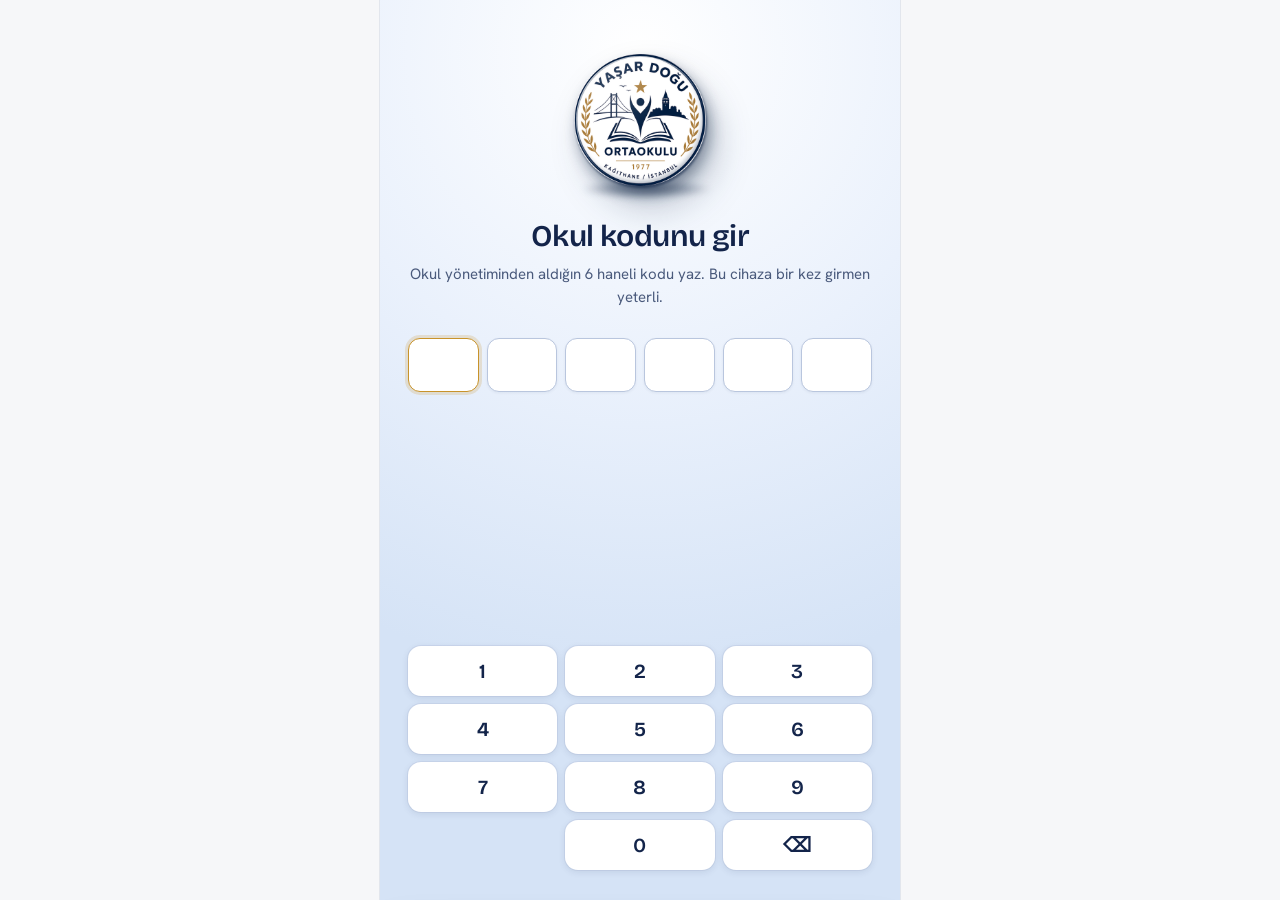
==== commit 7a93eb19: "Add files via upload" ====
--- a/index.html
+++ b/index.html
@@ -10,28 +10,30 @@
 <meta name="robots" content="noindex,nofollow">
 <title>Yaşar Doğu Öğretmen</title>
 <link rel="manifest" href="manifest.webmanifest">
-<link rel="apple-touch-icon" href="ikon/ikon-192.png">
-<link rel="icon" href="ikon/ikon-192.png">
+<link rel="apple-touch-icon" href="ikon/apple-180.png?v=2">
+<link rel="icon" href="ikon/ikon-192.png?v=2">
 <link rel="stylesheet" href="app.css">
 <style id="splcss">
-#spl{position:fixed;inset:0;z-index:99999;display:flex;flex-direction:column;align-items:center;justify-content:center;gap:0;padding:24px;text-align:center;color:#fff;background:radial-gradient(120% 80% at 50% 25%,#1E3563 0,#13244A 55%,#0B1429 100%);font-family:system-ui,-apple-system,"Segoe UI",Roboto,sans-serif;transition:opacity .45s ease,visibility .45s}
+#spl{position:fixed;inset:0;z-index:99999;display:flex;flex-direction:column;align-items:center;justify-content:center;gap:0;padding:24px;text-align:center;color:#13244A;background:radial-gradient(120% 80% at 50% 18%,#FFFFFF 0,#EAF1FC 52%,#D5E3F6 100%);font-family:system-ui,-apple-system,"Segoe UI",Roboto,sans-serif;transition:opacity .45s ease,visibility .45s}
 #spl.bit{opacity:0;visibility:hidden;pointer-events:none}
-#spl .lg{position:relative;width:132px;height:132px;display:flex;align-items:center;justify-content:center;animation:splN 2.6s ease-in-out infinite}
-#spl .lg:before{content:"";position:absolute;inset:14px;border-radius:50%;background:#F3F5F9;box-shadow:0 0 0 6px rgba(255,255,255,.08),0 0 44px rgba(200,147,43,.28)}
-#spl .lg img{position:relative;width:84px;height:84px;object-fit:contain}
-#spl .rg{position:absolute;inset:0;width:100%;height:100%;animation:splD 1.15s linear infinite}
-#spl .rg circle{fill:none;stroke-width:3;stroke-linecap:round}
-#spl .rg .a{stroke:rgba(255,255,255,.12)}#spl .rg .b{stroke:#C8932B;stroke-dasharray:70 270}
-#spl h1{margin:26px 0 0;font-size:24px;font-weight:650;letter-spacing:-.3px}
-#spl p{margin:8px 0 0;font-size:16px;color:#C9D3EA;min-height:22px}
-#spl small{margin-top:30px;font-size:12.5px;letter-spacing:.3px;color:#8E9CBA}
-@keyframes splD{to{transform:rotate(360deg)}}
-@keyframes splN{0%,100%{transform:scale(1)}50%{transform:scale(1.035)}}
-@media(prefers-reduced-motion:reduce){#spl .lg{animation:none}#spl .rg{animation-duration:3s}}
+#spl .l3{position:relative;width:168px;height:168px;margin:0 auto 6px;animation:splN 2.8s ease-in-out infinite}
+#spl .l3:before{content:"";position:absolute;left:6%;right:-4%;bottom:-14px;height:22px;border-radius:50%;background:radial-gradient(ellipse at center,rgba(11,31,63,.55) 0%,rgba(11,31,63,.28) 45%,rgba(11,31,63,0) 72%);filter:blur(3px)}
+#spl .l3:after{content:"";position:absolute;inset:2px;border-radius:50%;pointer-events:none;z-index:2;background:radial-gradient(circle at 30% 22%,rgba(255,255,255,.20) 0%,rgba(255,255,255,0) 40%);box-shadow:inset 1.5px 2px 2px rgba(255,255,255,.7),inset -2px -3px 4px rgba(11,31,63,.30)}
+#spl .l3 img{position:relative;z-index:1;width:100%;height:100%;object-fit:contain;display:block;filter:drop-shadow(1px 2px 1px rgba(11,31,63,.55)) drop-shadow(4px 8px 7px rgba(11,31,63,.38)) drop-shadow(10px 18px 16px rgba(11,31,63,.22))}
+#spl h1{margin:36px 0 0;font-size:24px;font-weight:650;letter-spacing:-.3px;color:#13244A}
+#spl p{margin:8px 0 0;font-size:16px;color:#4A5A7C;min-height:22px}
+#spl small{margin-top:26px;font-size:12.5px;letter-spacing:.3px;color:#7C8AA6}
+#spl .dt{display:flex;gap:7px;margin-top:26px}
+#spl .dt i{width:7px;height:7px;border-radius:50%;background:#C8932B;opacity:.25;animation:splB 1.1s ease-in-out infinite}
+#spl .dt i:nth-child(2){animation-delay:.18s}#spl .dt i:nth-child(3){animation-delay:.36s}
+@keyframes splB{0%,100%{opacity:.25;transform:scale(.8)}40%{opacity:1;transform:scale(1.18)}}
+@keyframes splN{0%,100%{transform:scale(1)}50%{transform:scale(1.03)}}
+@media(prefers-color-scheme:dark){#spl{color:#fff;background:radial-gradient(120% 80% at 50% 25%,#1E3563 0,#13244A 55%,#0B1429 100%)}#spl h1{color:#fff}#spl p{color:#C9D3EA}#spl small{color:#8E9CBA}}
+@media(prefers-reduced-motion:reduce){#spl .l3,#spl .dt i{animation:none}#spl .dt i{opacity:.7}}
 </style>
 
 </head><body>
-<div id="spl" role="status" aria-live="polite" aria-label="Yükleniyor"><div class="lg"><svg class="rg" viewBox="0 0 132 132" aria-hidden="true"><circle class="a" cx="66" cy="66" r="62"/><circle class="b" cx="66" cy="66" r="62"/></svg><img src="ikon/logo.png" alt="" width="84" height="84"></div><h1>Yaşar Doğu Öğretmen</h1><p id="splh">Hoş geldiniz</p><small>Yükleniyor…</small></div>
+<div id="spl" role="status" aria-live="polite" aria-label="Yükleniyor"><div class="l3"><img src="ikon/logo.png" alt="" width="168" height="168"></div><h1>Yaşar Doğu Öğretmen</h1><p id="splh">Hoş geldiniz</p><div class="dt" aria-hidden="true"><i></i><i></i><i></i></div></div>
 <script src="acilis.js"></script>
 <div class="phone" id="ph">
 <div class="mini" id="mini"><b id="mb"></b><span id="ms"></span></div>
--- a/app.css
+++ b/app.css
@@ -497,3 +497,48 @@
 #t0>.sec[data-r],#t1>.sec[data-r],#t2>.sec[data-r],#t3>.sec[data-r]{--mut:#586478}
 @media(prefers-color-scheme:dark){:root:not([data-th=light]) #t0>.sec[data-r],:root:not([data-th=light]) #t1>.sec[data-r],:root:not([data-th=light]) #t2>.sec[data-r],:root:not([data-th=light]) #t3>.sec[data-r]{--mut:#8E9CBA}}
 :root[data-th=dark] #t0>.sec[data-r],:root[data-th=dark] #t1>.sec[data-r],:root[data-th=dark] #t2>.sec[data-r],:root[data-th=dark] #t3>.sec[data-r]{--mut:#8E9CBA}
+
+/* ===== Giriş ekranı: açık, 3 boyutlu logo (panelin giriş ekranındaki efektle aynı) ===== */
+.logo3d{position:relative;width:132px;height:132px;margin:0 auto}
+.logo3d::before{content:"";position:absolute;left:6%;right:-4%;bottom:-12px;height:18px;border-radius:50%;background:radial-gradient(ellipse at center,rgba(11,31,63,.55) 0%,rgba(11,31,63,.28) 45%,rgba(11,31,63,0) 72%);filter:blur(3px)}
+.logo3d::after{content:"";position:absolute;inset:2px;border-radius:50%;pointer-events:none;z-index:2;background:radial-gradient(circle at 30% 22%,rgba(255,255,255,.20) 0%,rgba(255,255,255,0) 40%);box-shadow:inset 1.5px 2px 2px rgba(255,255,255,.7),inset -2px -3px 4px rgba(11,31,63,.30)}
+.lock .logo3d img{position:relative;z-index:1;width:100%;height:100%;border-radius:0;background:none;padding:0;object-fit:contain;display:block;filter:drop-shadow(1px 2px 1px rgba(11,31,63,.55)) drop-shadow(4px 8px 7px rgba(11,31,63,.38)) drop-shadow(10px 18px 16px rgba(11,31,63,.22))}
+.lock{background:radial-gradient(120% 70% at 50% 6%,#FFFFFF 0,#EAF1FC 52%,#D5E3F6 100%);color:#13244A;padding-top:54px;align-items:stretch}
+.lock h1{color:#13244A;text-align:center;margin-top:34px}
+.lock p,.lock p.sub{color:#4A5A7C;text-align:center}
+.lock .cod i{border:1.5px solid #B9C6DE;background:#fff;color:#13244A;box-shadow:0 1px 3px rgba(19,36,74,.06)}
+.lock .cod i.f{border-color:var(--gold);box-shadow:0 0 0 3px rgba(200,147,43,.2)}
+.lock .kp button{background:#fff;color:#13244A;box-shadow:0 2px 7px rgba(19,36,74,.10),0 0 0 1px rgba(19,36,74,.05)}
+.lock .kp button:active{background:#EEF3FB}
+.lock .er{color:#B3392C;text-align:center}
+.lock .geri{color:#4A5A7C;align-self:center}
+@media(prefers-color-scheme:dark){:root:not([data-th=light]) .lock{background:radial-gradient(120% 70% at 50% 6%,#1E3563 0,#14264E 55%,#0B1429 100%);color:#fff}:root:not([data-th=light]) .lock h1{color:#fff}:root:not([data-th=light]) .lock p,:root:not([data-th=light]) .lock p.sub{color:rgba(255,255,255,.7)}:root:not([data-th=light]) .lock .cod i{background:transparent;border-color:rgba(255,255,255,.28);color:#fff;box-shadow:none}:root:not([data-th=light]) .lock .kp button{background:rgba(255,255,255,.1);color:#fff;box-shadow:none}:root:not([data-th=light]) .lock .er{color:#ffb4a8}:root:not([data-th=light]) .lock .geri{color:rgba(255,255,255,.75)}}
+:root[data-th=dark] .lock{background:radial-gradient(120% 70% at 50% 6%,#1E3563 0,#14264E 55%,#0B1429 100%);color:#fff}:root[data-th=dark] .lock h1{color:#fff}:root[data-th=dark] .lock p,:root[data-th=dark] .lock p.sub{color:rgba(255,255,255,.7)}:root[data-th=dark] .lock .cod i{background:transparent;border-color:rgba(255,255,255,.28);color:#fff;box-shadow:none}:root[data-th=dark] .lock .kp button{background:rgba(255,255,255,.1);color:#fff;box-shadow:none}:root[data-th=dark] .lock .er{color:#ffb4a8}:root[data-th=dark] .lock .geri{color:rgba(255,255,255,.75)}
+/* Üst çubuktaki küçük logo: aynı madalyon hissi */
+.bar .lg{width:36px;height:36px;box-shadow:0 2px 6px rgba(0,0,0,.35),inset 1px 1px 1px rgba(255,255,255,.85),inset -1px -2px 3px rgba(11,31,63,.25)}
+.bar .lg img{width:32px;height:32px;filter:drop-shadow(0 1px 1px rgba(11,31,63,.4))}
+
+/* ===== Kategori kartları (A: cam kart) ===== */
+#t0>.sec[data-r],#t1>.sec[data-r],#t2>.sec[data-r],#t3>.sec[data-r]{padding:14px 14px}
+.kart{position:relative;padding:20px 16px 22px;border-radius:26px;background:color-mix(in srgb,var(--surf) 62%,transparent);border:1px solid color-mix(in srgb,var(--sc) 30%,transparent);box-shadow:0 1px 0 rgba(255,255,255,.7) inset,0 10px 28px -14px color-mix(in srgb,var(--sc) 55%,transparent);-webkit-backdrop-filter:blur(6px);backdrop-filter:blur(6px)}
+.kart>h2{margin-top:0}
+.kart>h2::before{content:'';width:9px;height:9px;border-radius:50%;background:var(--sc);align-self:center;flex:none;box-shadow:0 0 0 4px color-mix(in srgb,var(--sc) 22%,transparent)}
+.kart .pano,.kart .gstrip,.kart .ystrip{margin-left:-16px;margin-right:-16px;padding-left:16px;padding-right:16px}
+:root[data-th=dark] .kart{background:color-mix(in srgb,var(--surf) 55%,transparent);box-shadow:0 10px 28px -14px color-mix(in srgb,var(--sc) 45%,transparent)}
+@media(prefers-color-scheme:dark){:root:not([data-th=light]) .kart{background:color-mix(in srgb,var(--surf) 55%,transparent);box-shadow:0 10px 28px -14px color-mix(in srgb,var(--sc) 45%,transparent)}}
+/* Derslerim */
+.dg{display:grid;grid-template-columns:1fr 1fr;gap:10px;margin-top:14px}
+.dk{appearance:none;text-align:left;background:var(--surf);border:1px solid var(--line);border-radius:16px;padding:12px 14px;font:inherit;color:var(--tx);cursor:pointer;display:flex;flex-direction:column;gap:2px}
+.dk b{font-family:'Bricolage Grotesque';font-size:26px;font-weight:600;letter-spacing:-.4px}
+.dk span{font-size:13.5px;font-weight:600;line-height:1.25}
+.dk em{font-style:normal;font-size:12px;color:var(--mut);margin-top:2px}
+.dk:active{transform:scale(.98)}
+.dk span{text-transform:none;letter-spacing:0;font-size:13.5px;color:var(--tx)}
+.dk em{text-transform:none;letter-spacing:0}
+
+/* ===== Cam etkisi: arkada renk bulutları + daha saydam, buzlu kart ===== */
+#t0>.sec[data-r],#t1>.sec[data-r],#t2>.sec[data-r],#t3>.sec[data-r]{position:relative;overflow:hidden;isolation:isolate}
+#t0>.sec[data-r]::before,#t1>.sec[data-r]::before,#t2>.sec[data-r]::before,#t3>.sec[data-r]::before{content:'';position:absolute;inset:0;z-index:-1;pointer-events:none;background:radial-gradient(120px 90px at 12% 18%,color-mix(in srgb,var(--sc) 42%,transparent),transparent 70%),radial-gradient(150px 110px at 92% 55%,color-mix(in srgb,var(--sc) 34%,transparent),transparent 72%),radial-gradient(110px 80px at 30% 98%,color-mix(in srgb,var(--sc) 28%,transparent),transparent 70%)}
+.kart{background:linear-gradient(135deg,rgba(255,255,255,.52),rgba(255,255,255,.22));border:1px solid rgba(255,255,255,.75);box-shadow:0 1px 0 rgba(255,255,255,.9) inset,0 0 0 1px color-mix(in srgb,var(--sc) 22%,transparent),0 12px 30px -14px color-mix(in srgb,var(--sc) 60%,transparent);-webkit-backdrop-filter:blur(14px) saturate(1.5);backdrop-filter:blur(14px) saturate(1.5)}
+:root[data-th=dark] .kart{background:linear-gradient(135deg,rgba(255,255,255,.12),rgba(255,255,255,.04));border:1px solid rgba(255,255,255,.18);box-shadow:0 1px 0 rgba(255,255,255,.12) inset,0 12px 30px -14px color-mix(in srgb,var(--sc) 55%,transparent)}
+@media(prefers-color-scheme:dark){:root:not([data-th=light]) .kart{background:linear-gradient(135deg,rgba(255,255,255,.12),rgba(255,255,255,.04));border:1px solid rgba(255,255,255,.18);box-shadow:0 1px 0 rgba(255,255,255,.12) inset,0 12px 30px -14px color-mix(in srgb,var(--sc) 55%,transparent)}}
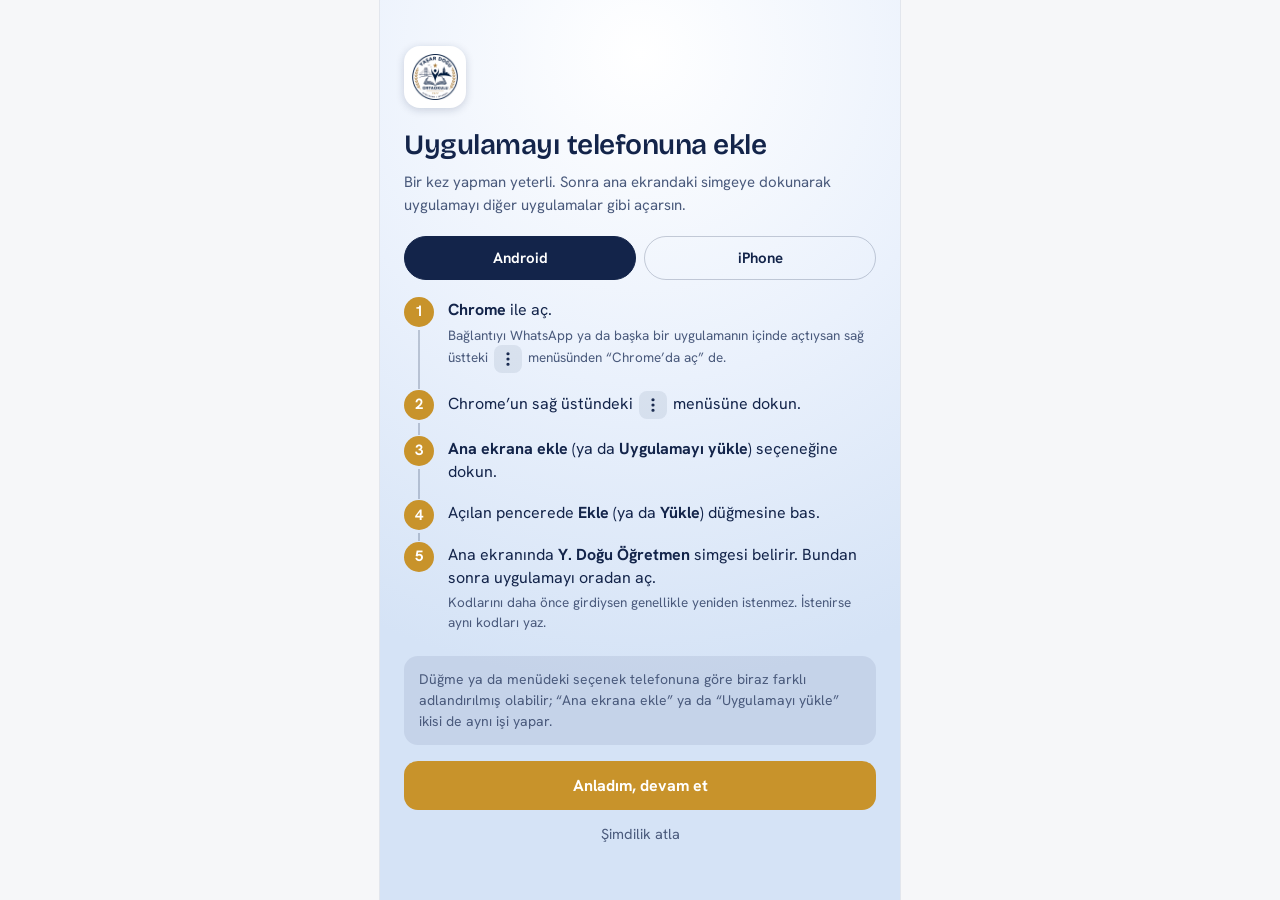
==== commit 4adae2e9: "Add files via upload" ====
--- a/index.html
+++ b/index.html
@@ -38,12 +38,14 @@
 <div class="phone" id="ph">
 <div class="mini" id="mini"><b id="mb"></b><span id="ms"></span></div>
 <div class="lock" id="lock"></div>
-<div class="scr" id="scr"><div class="top" id="top"></div><div id="t0"></div><div id="t1" hidden></div><div id="t2" hidden></div><div id="t3" hidden></div></div>
+<div class="lock kap" id="kap"></div>
+<div class="scr" id="scr"><div class="top" id="top"></div><div id="t0"></div><div id="t1" hidden></div><div id="t2" hidden></div><div id="t3" hidden></div><div id="t4" hidden></div></div>
 <div class="shd" id="shd"></div><div class="sh" id="ns"></div><div class="sh" id="sh"></div>
-<div class="dtd" id="dtd"></div><div class="dt" id="dt" role="dialog" aria-modal="true" aria-label="Ayrıntı"></div>
+<div class="cov" id="cov"></div><aside class="cek" id="cek" aria-label="Menü ve profil"></aside><div class="dtd" id="dtd"></div><div class="dt" id="dt" role="dialog" aria-modal="true" aria-label="Ayrıntı"></div>
 <nav><button type="button" data-t="0" class="on"><svg viewBox="0 0 24 24"><circle cx="12" cy="12" r="8.5"/><path d="M12 7.5V12l3 2"/></svg>Bugün</button><button type="button" data-t="1"><svg viewBox="0 0 24 24"><circle cx="12" cy="8" r="3.8"/><path d="M4.5 20c1-3.8 3.9-5.6 7.5-5.6s6.5 1.8 7.5 5.6"/></svg>Programım</button><button type="button" data-t="2" id="nvw" style="display:none"><svg viewBox="0 0 24 24"><rect x="3.5" y="5" width="17" height="15.5" rx="3"/><path d="M8 3v4M16 3v4M3.5 10h17"/></svg>Takvim</button><button type="button" data-t="3" id="nvp" style="display:none"><svg viewBox="0 0 24 24"><path d="M5 4h11v16H7a2 2 0 0 1-2-2z"/><path d="M16 8h3v10a2 2 0 0 1-2 2M8.5 8.5h4M8.5 12h4"/></svg>Pano</button></nav>
 </div>
 <noscript><p style="padding:24px;font:16px system-ui">Bu uygulama JavaScript gerektirir.</p></noscript>
 <script src="config.js"></script>
+<script src="kilavuz.js"></script>
 <script src="app.js"></script>
 </body></html>
--- a/app.css
+++ b/app.css
@@ -528,13 +528,13 @@
 @media(prefers-color-scheme:dark){:root:not([data-th=light]) .kart{background:color-mix(in srgb,var(--surf) 55%,transparent);box-shadow:0 10px 28px -14px color-mix(in srgb,var(--sc) 45%,transparent)}}
 /* Derslerim */
 .dg{display:grid;grid-template-columns:1fr 1fr;gap:10px;margin-top:14px}
-.dk{appearance:none;text-align:left;background:var(--surf);border:1px solid var(--line);border-radius:16px;padding:12px 14px;font:inherit;color:var(--tx);cursor:pointer;display:flex;flex-direction:column;gap:2px}
-.dk b{font-family:'Bricolage Grotesque';font-size:26px;font-weight:600;letter-spacing:-.4px}
-.dk span{font-size:13.5px;font-weight:600;line-height:1.25}
-.dk em{font-style:normal;font-size:12px;color:var(--mut);margin-top:2px}
-.dk:active{transform:scale(.98)}
-.dk span{text-transform:none;letter-spacing:0;font-size:13.5px;color:var(--tx)}
-.dk em{text-transform:none;letter-spacing:0}
+.dkart{appearance:none;text-align:left;background:var(--surf);border:1px solid var(--line);border-radius:16px;padding:12px 14px;font:inherit;color:var(--tx);cursor:pointer;display:flex;flex-direction:column;gap:2px}
+.dkart b{font-family:'Bricolage Grotesque';font-size:26px;font-weight:600;letter-spacing:-.4px}
+.dkart span{font-size:13.5px;font-weight:600;line-height:1.25}
+.dkart em{font-style:normal;font-size:12px;color:var(--mut);margin-top:2px}
+.dkart:active{transform:scale(.98)}
+.dkart span{text-transform:none;letter-spacing:0;font-size:13.5px;color:var(--tx)}
+.dkart em{text-transform:none;letter-spacing:0}
 
 /* ===== Cam etkisi: arkada renk bulutları + daha saydam, buzlu kart ===== */
 #t0>.sec[data-r],#t1>.sec[data-r],#t2>.sec[data-r],#t3>.sec[data-r]{position:relative;overflow:hidden;isolation:isolate}
@@ -542,3 +542,171 @@
 .kart{background:linear-gradient(135deg,rgba(255,255,255,.52),rgba(255,255,255,.22));border:1px solid rgba(255,255,255,.75);box-shadow:0 1px 0 rgba(255,255,255,.9) inset,0 0 0 1px color-mix(in srgb,var(--sc) 22%,transparent),0 12px 30px -14px color-mix(in srgb,var(--sc) 60%,transparent);-webkit-backdrop-filter:blur(14px) saturate(1.5);backdrop-filter:blur(14px) saturate(1.5)}
 :root[data-th=dark] .kart{background:linear-gradient(135deg,rgba(255,255,255,.12),rgba(255,255,255,.04));border:1px solid rgba(255,255,255,.18);box-shadow:0 1px 0 rgba(255,255,255,.12) inset,0 12px 30px -14px color-mix(in srgb,var(--sc) 55%,transparent)}
 @media(prefers-color-scheme:dark){:root:not([data-th=light]) .kart{background:linear-gradient(135deg,rgba(255,255,255,.12),rgba(255,255,255,.04));border:1px solid rgba(255,255,255,.18);box-shadow:0 1px 0 rgba(255,255,255,.12) inset,0 12px 30px -14px color-mix(in srgb,var(--sc) 55%,transparent)}}
+
+/* ===== 0.9.3 Ders doldurma ===== */
+:root{--cv:#1F8F86}
+.gt.cv{background:linear-gradient(165deg,color-mix(in srgb,var(--cv) 20%,var(--surf)),var(--surf));box-shadow:inset 0 0 0 2px var(--cv)}
+.gt.cv .tg2{font-size:10.5px;font-weight:700;color:var(--cv);line-height:1.1}
+.gr.cv,.gv.cv{box-shadow:inset 3px 0 0 var(--cv)}
+.gr .tg2,.gv .tg2{font-size:11.5px;font-weight:700;color:var(--cv)}
+.ar.cv{stroke:var(--cv)}
+@supports not (background:color-mix(in srgb,red 50%,blue)){.gt.cv{background:var(--surf)}}
+.cvs{display:flex;align-items:center;gap:12px;width:calc(100% - 40px);margin:14px 20px 0;padding:11px 14px;border:0;font:inherit;color:var(--tx);text-align:left;cursor:pointer;border-radius:18px;background:linear-gradient(120deg,color-mix(in srgb,var(--cv) 16%,var(--surf)),var(--surf) 70%);box-shadow:inset 0 0 0 1px color-mix(in srgb,var(--cv) 30%,var(--line))}
+.cvs:active{transform:scale(.985)}
+.cvs .ic{width:30px;height:30px;border-radius:10px;background:color-mix(in srgb,var(--cv) 22%,transparent);color:var(--cv);display:grid;place-items:center;flex:none}
+.cvs .ic svg,.cvs .go svg{width:17px;height:17px;fill:none;stroke:currentColor;stroke-width:2;stroke-linecap:round;stroke-linejoin:round}
+.cvs .tx{flex:1;min-width:0}.cvs .tx small{display:block;font-size:11.5px;font-weight:700;color:var(--cv);text-transform:uppercase;letter-spacing:.4px}
+.cvs .tx b{display:block;font-size:14.5px;font-weight:650;margin-top:1px}
+.cvs .go{width:26px;height:26px;border-radius:50%;background:color-mix(in srgb,var(--cv) 14%,transparent);display:grid;place-items:center;color:var(--cv);flex:none}.cvs .go svg{width:14px;height:14px;stroke-width:2.6}
+@supports not (background:color-mix(in srgb,red 50%,blue)){.cvs{background:var(--surf);box-shadow:inset 0 0 0 1px var(--line)}}
+.cvhd{display:flex;align-items:center;gap:8px;margin-top:10px;font-size:12.5px;color:var(--mut)}.cvhd i{width:7px;height:7px;border-radius:50%;background:var(--cv)}
+.cvbox{border-radius:18px;padding:6px 16px;background:linear-gradient(120deg,color-mix(in srgb,var(--cv) 14%,var(--surf)),var(--surf) 65%);box-shadow:inset 0 0 0 1px color-mix(in srgb,var(--cv) 28%,var(--line));margin-top:12px}
+.cvbox .l{display:flex;gap:12px;align-items:center;padding:10px 0;cursor:pointer}.cvbox .l+.l{border-top:1px solid color-mix(in srgb,var(--cv) 18%,var(--line))}
+.cvbox .l b{font-size:19px;font-weight:600;min-width:62px;white-space:nowrap}
+.cvbox .cvt{font-size:13px;color:var(--mut);flex:1;white-space:nowrap;line-height:1.35}.cvbox .cvt strong{color:var(--tx);font-size:15px}
+.cvbox .l em{font-style:normal;font-size:12px;font-weight:700;color:var(--cv);text-align:right;max-width:110px;line-height:1.25}
+.fr .nb{margin-left:8px;color:var(--cv)!important}
+.fr.cvr .c2{color:var(--tx);font-weight:700}
+.cvlbl2{background:color-mix(in srgb,var(--cv) 18%,transparent)!important;color:var(--cv)}
+/* toplu liste + saat imleci */
+.tl2{position:relative;margin-top:12px;padding-left:20px}
+.tl2 .rl{position:absolute;left:6px;top:4px;bottom:4px;width:2px;border-radius:2px;background:repeating-linear-gradient(to bottom,var(--line) 0 4px,transparent 4px 9px)}
+.tl2 .rl i{position:absolute;left:0;top:0;width:100%;height:0;background:linear-gradient(to bottom,var(--gold),#E3B24E);border-radius:2px;box-shadow:0 0 8px rgba(200,147,43,.45)}
+.tl2 .im{position:absolute;left:-1px;top:0;width:16px;height:16px;margin-top:-8px;border-radius:50%;background:var(--gold);animation:cvp 2.4s ease-out infinite;z-index:3}
+.tl2 .im::after{content:"";position:absolute;inset:4px;border-radius:50%;background:var(--paper)}
+.tl2 .im b{position:absolute;left:24px;top:-3px;font-size:11px;font-weight:700;background:var(--gold);color:#fff;padding:2px 8px;border-radius:8px;white-space:nowrap;font-variant-numeric:tabular-nums}
+@keyframes cvp{0%{box-shadow:0 0 0 0 rgba(200,147,43,.55)}75%,100%{box-shadow:0 0 0 12px rgba(200,147,43,0)}}
+.cr{display:flex;gap:10px;align-items:center;padding:11px 10px;margin:0 -4px;border-radius:14px;position:relative}
+.cr .sa{width:62px;flex:none}.cr .sa b{font-family:'Bricolage Grotesque','Hanken Grotesk',sans-serif;font-size:14.5px;font-weight:600;display:block;line-height:1.1;white-space:nowrap}.cr .sa small{font-size:11.5px;color:var(--mut)}
+.cr .sn{width:40px;flex:none;font-family:'Bricolage Grotesque','Hanken Grotesk',sans-serif;font-size:19px;font-weight:600}
+.cr .nm{flex:1;min-width:0;line-height:1.25}
+.cr .nm .g{display:block;font-size:12px;font-weight:500;color:var(--mut);margin:0 0 2px}
+.cr .nm .d2{display:block;font-size:15px;font-weight:700}
+.cr .nm small.k{display:block;font-size:12px;font-weight:700;color:var(--goldt);margin-top:3px}.cr .nm small.k:empty{display:none}
+.cr.past{opacity:.48}
+.cr.past .sa b::before{content:"";display:inline-block;width:4px;height:8px;border:solid var(--teal);border-width:0 2px 2px 0;transform:rotate(40deg);margin:0 6px 2px 0}
+.cr.now{background:linear-gradient(90deg,color-mix(in srgb,var(--gold) 20%,var(--surf)),color-mix(in srgb,var(--surf) 60%,transparent));box-shadow:inset 3px 0 0 var(--gold)}
+.cr.me{box-shadow:inset 0 0 0 1.5px var(--cv);cursor:pointer}
+.cr.now.me{box-shadow:inset 3px 0 0 var(--gold),inset 0 0 0 1.5px var(--cv)}
+.cr.me .sn::after{content:"sen";display:block;font-size:10.5px;font-weight:700;color:var(--cv);margin-top:1px;font-family:'Hanken Grotesk',sans-serif}
+@supports not (background:color-mix(in srgb,red 50%,blue)){.cr.now{background:var(--goldsoft)}.cvbox{background:var(--surf)}}
+@media (prefers-reduced-motion:reduce){.tl2 .im{animation:none}}
+
+/* 0.9.3 Görevlerim */
+.gkl{margin:14px 0 0;font-size:12.5px;font-weight:700;letter-spacing:.06em;text-transform:uppercase;color:var(--mut,#5b6b85)}
+.gkl:first-of-type{margin-top:8px}
+
+/* ===== 0.10.0: çekmece (sol üstteki isim), Görevlerim ve Ayarlar sayfaları ===== */
+.cov{position:absolute;inset:0;background:rgba(10,18,40,.42);opacity:0;pointer-events:none;transition:opacity .25s;z-index:36}.cov.on{opacity:1;pointer-events:auto}
+.cek{position:absolute;top:0;bottom:0;left:0;width:54%;max-width:260px;z-index:37;transform:translateX(-104%);transition:transform .28s cubic-bezier(.2,.8,.2,1);display:flex;flex-direction:column;padding:calc(18px + env(safe-area-inset-top)) 0 calc(14px + env(safe-area-inset-bottom));
+  background:rgba(240,244,251,.8);-webkit-backdrop-filter:blur(20px) saturate(1.3);backdrop-filter:blur(20px) saturate(1.3);border-right:1px solid rgba(255,255,255,.7);box-shadow:8px 0 30px rgba(10,18,40,.25);color:var(--ink);border-radius:0 22px 22px 0;visibility:hidden}
+.cek.on{transform:none;visibility:visible}
+@media(prefers-color-scheme:dark){:root:not([data-th=light]) .cek{background:rgba(22,36,72,.7);color:#E8EDF8;border-right-color:rgba(255,255,255,.12)}}
+:root[data-th=dark] .cek{background:rgba(22,36,72,.7);color:#E8EDF8;border-right-color:rgba(255,255,255,.12)}
+.cpr{padding:0 16px 14px;border-bottom:1px solid rgba(19,36,74,.14)}.cpr .av{width:46px;height:46px;border-radius:50%;background:var(--gold);color:#fff;display:grid;place-items:center;font-weight:700;font-family:'Bricolage Grotesque';margin-bottom:8px}
+.cpr b{display:block;font-size:15.5px;font-weight:650}.cpr span{display:block;font-size:12px;opacity:.7;margin-top:1px}
+.clst{flex:1;overflow-y:auto;padding:6px 8px}.cgr{font-size:11px;font-weight:800;letter-spacing:.6px;opacity:.55;padding:12px 10px 4px}
+.cek button{width:100%;border:0;background:none;color:inherit;font:inherit;font-size:14.5px;font-weight:650;display:flex;gap:11px;align-items:center;padding:11px 10px;border-radius:12px;cursor:pointer;text-align:left}
+.cek button.on{background:rgba(255,255,255,.7)}
+@media(prefers-color-scheme:dark){:root:not([data-th=light]) .cek button.on{background:rgba(255,255,255,.14)}}
+:root[data-th=dark] .cek button.on{background:rgba(255,255,255,.14)}
+.cek svg{width:20px;height:20px;fill:none;stroke:currentColor;stroke-width:1.8;stroke-linecap:round;stroke-linejoin:round;flex:none}
+.cbt{padding:6px 8px 0;border-top:1px solid rgba(19,36,74,.14)}
+/* Programım: Görevlerim bağlantı satırı + bitti bildirimi */
+.gsat{display:flex;align-items:center;gap:10px;width:calc(100% - 40px);margin:14px 20px 0;border:1.5px solid var(--line);background:var(--surf);color:var(--tx);font:inherit;padding:13px 14px;border-radius:14px;cursor:pointer;text-align:left}
+.gsat b{font-size:15px;font-weight:650;flex:1}.gsat span{font-size:13px;color:var(--mut)}.gsat i{font-style:normal;color:var(--gold);font-weight:700}
+.gbit{margin-top:14px;background:var(--goldsoft);border-radius:14px;padding:13px 14px;font-size:13.5px;color:var(--mut)}.gbit b{display:block;font-size:15px;color:var(--tx);margin-bottom:2px}
+/* Görevlerim: kapalı renkli kartlar */
+.gwrap{margin-top:16px}
+.gck{margin-bottom:10px;border:1.5px solid var(--c);border-radius:14px;background:var(--surf);overflow:hidden}
+@supports(background:color-mix(in srgb,red 10%,white)){.gck{background:color-mix(in srgb,var(--c) 9%,var(--surf))}}
+.gch{width:100%;border:0;background:none;color:var(--tx);font:inherit;display:flex;align-items:center;gap:10px;padding:14px;cursor:pointer;text-align:left}
+.gch i{width:10px;height:10px;border-radius:50%;background:var(--c);flex:none}.gch b{flex:1;font-size:15.5px;font-weight:650}.gch em{font-style:normal;font-size:12.5px;font-weight:700;color:var(--c)}
+.gch .chv,.ach .chv{color:var(--c,var(--gold));font-weight:700;font-size:18px;transition:transform .2s}.gck.open .chv,.acd.open .chv{transform:rotate(90deg)}
+.gin{display:none;padding:0 14px 8px}.gck.open .gin{display:block}.gin .rows{margin-top:0}
+.gin .rw{border-bottom:1px solid color-mix(in srgb,var(--c) 22%,transparent)}
+/* Ayarlar: açılır kapanır bölümler + gece/gündüz seçimi */
+.ayw{margin-top:16px}.ayw h4{font-size:13px;color:var(--mut);margin:18px 0 8px;font-weight:600}.ayw h4:first-child{margin-top:4px}
+.acd{border:1.5px solid var(--line);border-radius:14px;margin-bottom:10px;background:var(--surf)}
+.ach{width:100%;border:0;background:none;color:var(--tx);font:inherit;font-size:15.5px;font-weight:650;display:flex;justify-content:space-between;align-items:center;padding:14px;cursor:pointer;text-align:left}
+.acn{display:none;padding:0 14px 14px}.acd.open .acn{display:block}
+.thseg{display:flex;gap:8px}.thseg button{flex:1;border:1.5px solid var(--line);background:none;color:var(--tx);font:inherit;font-size:13px;font-weight:650;padding:12px 0;border-radius:12px;cursor:pointer;display:flex;flex-direction:column;align-items:center;gap:5px}
+.thseg button.on{border-color:var(--gold);background:var(--goldsoft)}.thseg svg{width:22px;height:22px;fill:none;stroke:currentColor;stroke-width:1.8;stroke-linecap:round;stroke-linejoin:round}
+.gwrap,.ayw{padding:0 20px 24px}#t4>.empty{margin-left:20px;margin-right:20px}
+
+/* 0.10.4: slayt geçişi (eski kart sola kayıp solar, yeni kart gelir; geri yönde ters). Yalnız yeni satırlar. */
+.hcar{position:relative}
+.hcar .sl.out{position:absolute;left:0;right:0;top:0;margin:0;pointer-events:none;z-index:2}
+.hcar .sl.out.ol{animation:hOutL .6s cubic-bezier(.4,0,.2,1) forwards}
+.hcar .sl.out.or{animation:hOutR .6s cubic-bezier(.4,0,.2,1) forwards}
+.hcar .sl.fx.fxs{animation:hInS .6s cubic-bezier(.4,0,.2,1)}
+.hcar .sl.fx.fxr{animation:hInR .6s cubic-bezier(.4,0,.2,1)}
+@keyframes hOutL{from{opacity:1;transform:none}to{opacity:0;transform:translateX(-28px)}}
+@keyframes hOutR{from{opacity:1;transform:none}to{opacity:0;transform:translateX(28px)}}
+@keyframes hInS{from{opacity:0;transform:translateX(28px)}to{opacity:1;transform:none}}
+@keyframes hInR{from{opacity:0;transform:translateX(-28px)}to{opacity:1;transform:none}}
+@media (prefers-reduced-motion:reduce){
+  .hcar .sl.out.ol,.hcar .sl.out.or{animation:hOutF .3s linear forwards}
+  .hcar .sl.fx.fxs,.hcar .sl.fx.fxr{animation:hInF .3s linear}
+  @keyframes hOutF{from{opacity:1}to{opacity:0}}
+  @keyframes hInF{from{opacity:0}to{opacity:1}}
+}
+.hcar{overflow-x:clip}
+
+/* 0.10.5: iPhone düzeltmeleri. env() değerleri Android ve çentiksiz ekranlarda 0'dır, yani orada görünüm aynı kalır. */
+.top{padding-top:calc(14px + env(safe-area-inset-top, 0px))}
+.mini{padding-top:calc(10px + env(safe-area-inset-top, 0px))}
+.lock{padding-top:calc(54px + env(safe-area-inset-top, 0px))}
+.shd,.cov,.dtd,[data-n]{cursor:pointer}
+button,[data-dt],[data-n],[data-c],.shd,.cov,.dtd{touch-action:manipulation}
+
+/* 0.10.6: Tanılama içindeki "Sorun bildir" düğmesi (nötr görünüm; yıkıcı eylem gibi kırmızı değil) */
+.sbl{display:block;width:100%;margin-top:12px;padding:12px 14px;border:1px solid var(--line);border-radius:14px;background:var(--surf);color:var(--tx);font:inherit;font-weight:650;font-size:14.5px;cursor:pointer;text-align:center;touch-action:manipulation}.sbl:active{transform:scale(.985)}
+
+/* ===== Okul programı (idare / rehberlik) ===== */
+.okw{padding:14px 0 28px}
+.okseg{display:flex;gap:6px;margin:0 20px 10px;overflow-x:auto;scrollbar-width:none}.okseg::-webkit-scrollbar{display:none}
+.okseg button{flex:1 0 auto;position:relative;border:1.5px solid var(--line);background:none;color:var(--tx);font:inherit;font-size:13.5px;font-weight:650;padding:9px 14px;border-radius:12px;cursor:pointer;white-space:nowrap}
+.okseg button.on{border-color:var(--gold);background:var(--goldsoft);color:var(--goldt)}
+.okgun button{padding:8px 0;min-width:0}.okgun button i{position:absolute;top:5px;right:6px;width:6px;height:6px;border-radius:50%;background:var(--teal)}
+.okt{overflow:auto;-webkit-overflow-scrolling:touch;margin:0;padding:0 20px 4px;max-width:100vw}
+.okta{border-collapse:separate;border-spacing:0;font-size:11.5px;width:max-content;min-width:100%}
+.okta th,.okta td{border-bottom:1px solid var(--line);border-right:1px solid var(--line);padding:7px 6px;text-align:center;vertical-align:middle;min-width:76px;max-width:96px;background:var(--surf);color:var(--tx)}
+.okta thead th{position:sticky;top:0;z-index:2;font-weight:700;font-size:12.5px;background:var(--paper);color:var(--tx)}
+.okta thead th small,.okta th.st small{display:block;font-size:10px;font-weight:550;color:var(--mut)}
+.okta .st{position:sticky;left:0;z-index:3;min-width:58px;max-width:70px;background:var(--paper);font-weight:700;text-align:center}
+.okta thead .st{z-index:4}
+.okta .st button{border:0;background:none;color:var(--goldt);font:inherit;font-weight:750;font-size:13px;padding:2px 4px;cursor:pointer;text-decoration:underline;text-underline-offset:3px}
+.okta td b{display:block;font-weight:650;font-size:11.5px;line-height:1.2;overflow:hidden;display:-webkit-box;-webkit-line-clamp:2;-webkit-box-orient:vertical}
+.okta td small{display:block;margin-top:2px;font-size:10px;color:var(--mut);line-height:1.2}
+.okta td.bos{color:var(--mut)}
+.okta td.dold{background:color-mix(in srgb,var(--teal) 16%,var(--surf))}.okta td.dold small{color:var(--teal)}
+.okta th.now,.okta td.now{background:var(--goldsoft);box-shadow:inset 0 0 0 1.5px var(--gold);color:var(--tx)}
+.okta thead th.now{background:var(--gold);color:#fff;box-shadow:none}.okta thead th.now small{color:rgba(255,255,255,.85)}
+.okta em{display:block;font-style:normal;font-size:9.5px;font-weight:750;letter-spacing:.3px;text-transform:uppercase;color:var(--goldt);margin-top:2px}
+.okta thead th.now em{color:#fff}
+.okta thead th.tod{color:var(--goldt)}
+.okh td{min-width:92px;max-width:none}
+.oknot{margin:10px 20px 0;font-size:12.5px;line-height:1.45;color:var(--mut)}
+.okgeri{margin:0 20px 6px;border:0;background:none;color:var(--goldt);font:inherit;font-size:14px;font-weight:650;padding:6px 0;cursor:pointer}
+.okbas{margin:0 20px 12px}.okbas b{display:block;font-size:22px;font-weight:600}.okbas span{font-size:13.5px;color:var(--mut)}
+.okl{padding:0 20px}.rw.okr{position:relative;padding-right:22px;cursor:pointer}
+.rw.okr::after{content:"";position:absolute;right:2px;top:50%;width:7px;height:7px;margin-top:-5px;border-right:2px solid var(--mut);border-top:2px solid var(--mut);transform:rotate(45deg);opacity:.5}
+.rw.okr .z{margin-right:6px}.okn{font-style:normal;font-size:12px;font-weight:700;color:var(--goldt);background:var(--goldsoft);border-radius:8px;padding:3px 8px}
+/* 0.12.0: açılış kapısı (Başlarken kılavuzu, bilgilendirme), Verilerim */
+.lock.kap{z-index:45;overflow-y:auto;overscroll-behavior:contain;padding:46px 24px 40px;-webkit-overflow-scrolling:touch}
+.lock.kap>*{flex:none}
+.lock.kap .kw{max-width:520px;margin:0 auto;width:100%}
+.bl h2{text-align:left;font-family:'Bricolage Grotesque';font-size:19px;font-weight:600;margin:22px 0 8px;letter-spacing:-.2px}
+.bl p{font-size:15px;line-height:1.55;margin:0 0 10px;text-align:left}
+.bl ul{margin:0;padding:0;list-style:none}
+.bl li{position:relative;padding:0 0 10px 18px;font-size:15px;line-height:1.5}
+.bl li:before{content:"";position:absolute;left:2px;top:9px;width:6px;height:6px;border-radius:50%;background:var(--gold)}
+.acn .bl h2:first-child{margin-top:4px}.acn .bl p,.acn .bl li{color:var(--tx);opacity:.88}
+.okr{display:flex;gap:12px;align-items:center;margin-top:18px;padding:14px;border-radius:14px;border:1.5px solid rgba(100,120,160,.5);cursor:pointer;font:inherit;font-size:15.5px;line-height:1.35;background:none;color:inherit;text-align:left;width:100%}
+.okr i{flex:none;width:24px;height:24px;border-radius:7px;border:2px solid rgba(100,120,160,.75);display:grid;place-items:center}
+.okr.on{border-color:var(--gold)}.okr.on i{background:var(--gold);border-color:var(--gold)}
+.okr.on i:after{content:"";width:6px;height:11px;border:solid #fff;border-width:0 2.5px 2.5px 0;transform:rotate(45deg) translate(-1px,-1px)}
+.bt2{display:block;width:100%;border:0;background:var(--gold);color:#fff;font:inherit;font-weight:700;font-size:16px;padding:14px;border-radius:14px;cursor:pointer;margin-top:14px}
+.bt2[disabled]{opacity:.38;cursor:default}
+.vta{width:100%;box-sizing:border-box;min-height:84px;border:1.5px solid var(--line);border-radius:12px;background:var(--paper);color:var(--tx);font:inherit;font-size:14px;padding:10px;margin-top:12px;resize:vertical}
